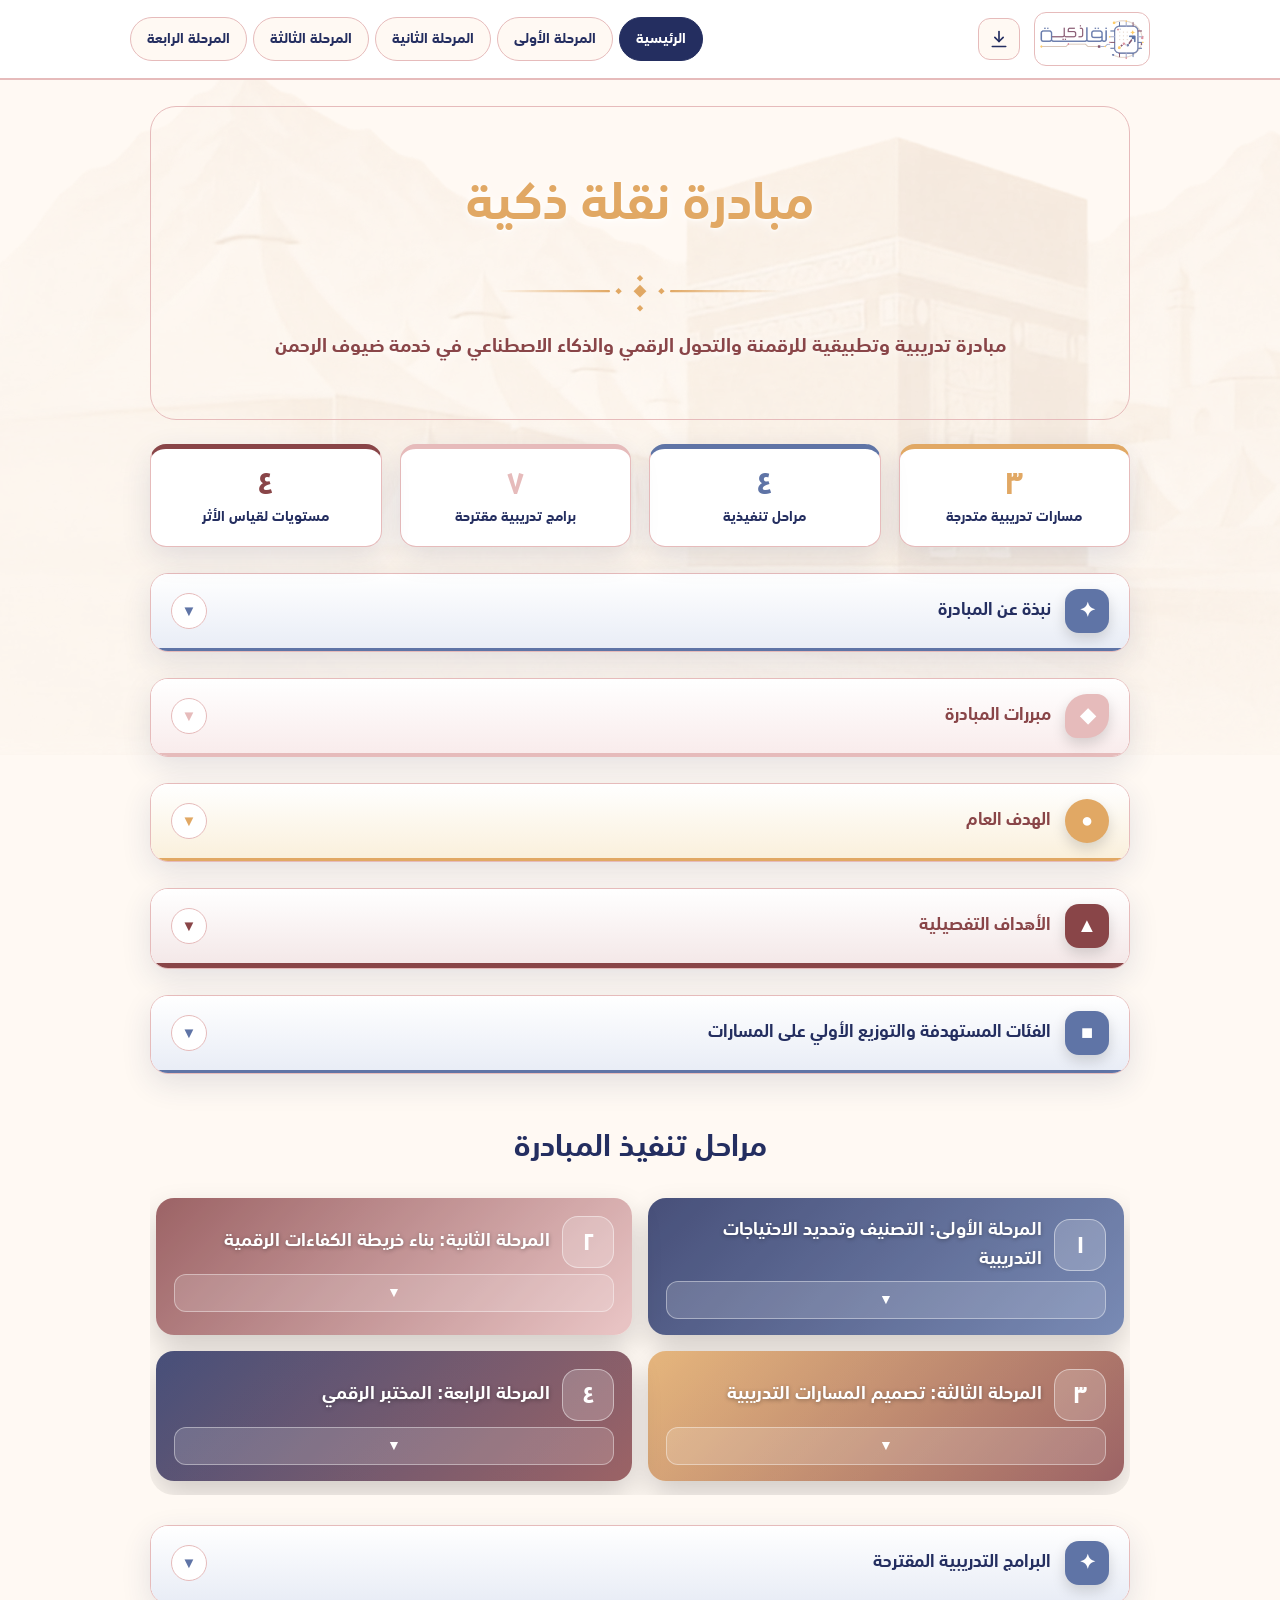
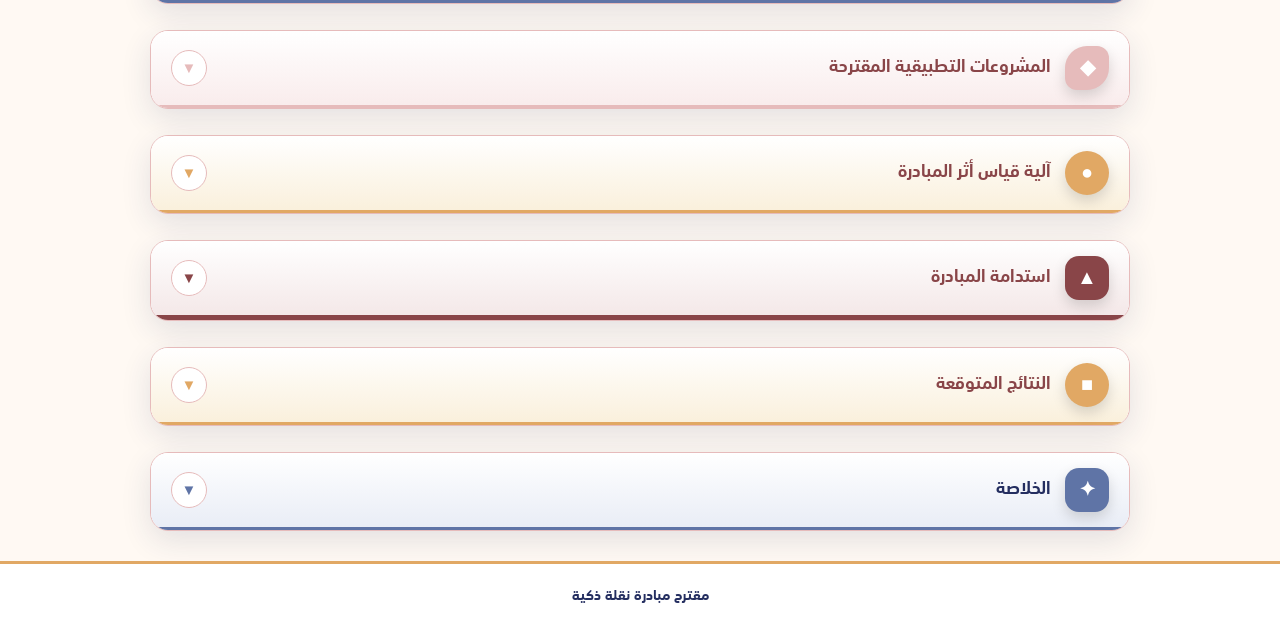
==== index.html @ dd1a260f "اكمال زخرفة SVG" ====
<!DOCTYPE html>
<html lang="ar" dir="rtl">
<head>
<meta charset="UTF-8">
<meta name="viewport" content="width=device-width, initial-scale=1.0">
<link rel="manifest" href="manifest.webmanifest">
<meta name="theme-color" content="#242E60">
<meta name="mobile-web-app-capable" content="yes">
<meta name="apple-mobile-web-app-capable" content="yes">
<meta name="apple-mobile-web-app-status-bar-style" content="black-translucent">
<link rel="apple-touch-icon" href="icons/apple-touch-icon.png">
<title>مبادرة نقلة ذكية</title>
<style>
@font-face{
  font-family:'SST Arabic';
  src: local('SST Arabic Light'), local('SST-Arabic-Light'), url("fonts/arfonts-sst-arabic-light.ttf") format("truetype");
  font-weight:300;
  font-display:swap;
}
@font-face{
  font-family:'SST Arabic';
  src: local('SST Arabic'), local('SST-Arabic'), local('SST Arabic Roman'), url("fonts/arfonts-sst-arabic-roman.ttf") format("truetype");
  font-weight:400;
  font-display:swap;
}
@font-face{
  font-family:'SST Arabic';
  src: local('SST Arabic Medium'), local('SST-Arabic-Medium'), url("fonts/arfonts-sst-arabic-medium.ttf") format("truetype");
  font-weight:500;
  font-display:swap;
}
@font-face{
  font-family:'SST Arabic';
  src: local('SST Arabic Bold'), local('SST-Arabic-Bold'), url("fonts/arfonts-sst-arabic-bold.ttf") format("truetype");
  font-weight:700;
  font-display:swap;
}
:root{
  --blue:#5F74A6;
  --navy:#242E60;
  --rose:#E6BBBB;
  --gold:#E1A864;
  --gold-2:#E1A864;
  --maroon:#894548;
  --bg:#FFF9F3;
  --card:#FFFFFF;
  --ink:#2f2a26;
  --border:#E6BBBB;
  --radius:18px;
  --shadow:0 10px 30px rgba(36,46,96,.12);
}
*{box-sizing:border-box}
html{scroll-behavior:smooth}
body{
  margin:0;
  font-family:'SST Arabic', Tahoma, Arial, sans-serif;
  background:var(--bg);
  color:var(--ink);
  line-height:2.05;
  font-size:17px;
}
body::before{
  content:"";
  position:fixed; inset:0; z-index:0;
  background:url("صورة الكعبة ومنى.png") center 30% / min(1400px, 110vw) no-repeat;
  opacity:.5;
  pointer-events:none;
}
header, main, footer{position:relative; z-index:1}
.container{max-width:1020px;margin:0 auto;padding:0 20px}
#progressBar{position:fixed;top:0;right:0;height:5px;width:0;z-index:200;background:linear-gradient(90deg,var(--blue),var(--rose),var(--gold-2))}
/* Header */
header{background:rgba(255,255,255,.96);border-bottom:2px solid var(--border);position:sticky;top:0;z-index:100;backdrop-filter:blur(10px)}
.nav{display:flex;align-items:center;gap:14px;padding:12px 0;flex-wrap:wrap}
.brand{display:flex;align-items:center;gap:12px}
.brand img{height:54px;width:auto;display:block;background:#fff;border-radius:12px;padding:4px;border:1px solid var(--border)}
.brand .t b{display:block;font-size:20px;font-weight:900;color:var(--navy);line-height:1.4}
.brand .t small{color:var(--maroon);font-size:13px;line-height:1.7;display:block}
nav.links{margin-right:auto;display:flex;flex-wrap:wrap;gap:6px;align-items:center}
nav.links a.tab{font-size:14px;font-weight:800;color:var(--navy);background:#FFF9F3;border:1px solid var(--border);padding:7px 16px;border-radius:999px;text-decoration:none;display:inline-flex;align-items:center;gap:4px}
nav.links a.tab:hover,nav.links a.tab.active{background:var(--navy);color:#fff;border-color:var(--navy)}
.drop{position:relative;display:flex}
.drop-menu{display:none;position:absolute;top:calc(100% + 8px);right:0;min-width:240px;background:#fff;border:1px solid var(--border);border-radius:12px;box-shadow:var(--shadow);padding:6px;z-index:200}
.drop-menu a{display:block;padding:9px 14px;border-radius:8px;font-size:14px;font-weight:800;color:var(--navy);text-decoration:none}
.drop-menu a:hover{background:#E9EDF6}
.drop-menu a.active{background:var(--navy);color:#fff}
.drop.open .drop-menu{display:block}
@media (hover:hover){
  .drop:hover .drop-menu{display:block}
}
.drop::after{content:"";position:absolute;top:100%;right:0;left:0;height:14px;display:none;z-index:199}
.drop:hover::after{display:block}

.menu-btn{display:none;margin-right:auto;background:var(--navy);color:#fff;border:0;border-radius:10px;width:42px;height:42px;font-size:19px;cursor:pointer}
.caret{display:none;background:#FFF9F3;border:1px solid var(--border);color:var(--navy);border-radius:50%;width:34px;height:34px;font-size:13px;cursor:pointer;place-items:center;align-self:center;flex:0 0 auto;padding:0;font-family:inherit}
.caret:hover{background:var(--navy);color:#fff;border-color:var(--navy)}
.drop.open .caret{transform:rotate(180deg);background:var(--navy);color:#fff;border-color:var(--navy)}
.install-btn{width:42px;height:42px;border-radius:12px;background:#FFF9F3;border:1px solid var(--border);color:var(--navy);cursor:pointer;display:none;place-items:center;flex:0 0 auto;padding:0}
.install-btn.show{display:grid}
.install-btn:hover{background:var(--navy);color:#fff;border-color:var(--navy)}
/* Hero إبداعي */
.hero{
  margin:26px 0 6px;border-radius:26px;overflow:hidden;position:relative;
  background:transparent;
  color:var(--navy);padding:48px 34px 52px;text-align:center;
  border:1px solid var(--border);
}

.hero h1{font-size:clamp(32px,4.5vw,50px);margin:0;color:var(--gold);font-weight:900;position:relative;z-index:1;text-shadow:0 2px 12px rgba(255,255,255,.95),0 1px 3px rgba(255,255,255,.9)}

.hero .rule{width:min(300px,72%);margin:16px auto;position:relative;z-index:1}
.hero .rule svg{display:block;width:100%;height:auto}
.hero .sub{font-size:clamp(15px,2vw,19px);color:var(--maroon);font-weight:700;max-width:800px;margin:0 auto;position:relative;z-index:1;text-shadow:0 1px 8px rgba(255,255,255,.95)}
section.block{margin:24px 0;scroll-margin-top:110px}
/* بطاقات أكورديون بثيمات متنوعة */
.acc{--ac:var(--blue);--acbg:#E9EDF6;--acdeep:#242E60;background:var(--card);border:1px solid var(--border);border-radius:var(--radius);box-shadow:var(--shadow);margin:26px 0;overflow:hidden}
.acc.theme-rose{--ac:var(--rose);--acbg:#F9ECEC;--acdeep:#894548}
.acc.theme-gold{--ac:var(--gold);--acbg:#FAF0DC;--acdeep:#894548}
.acc.theme-maroon{--ac:var(--maroon);--acbg:#F4E8E8;--acdeep:#894548}
.acc.theme-navy{--ac:var(--navy);--acbg:#E8EAF2;--acdeep:#242E60}
.acc.theme-blue{--ac:var(--blue);--acbg:#E9EDF6;--acdeep:#242E60}
.acc-btn-only{width:100%;display:flex;align-items:center;gap:14px;background:linear-gradient(180deg,#fff, var(--acbg));border:0;border-bottom:3px solid var(--ac);cursor:pointer;padding:15px 20px;font-family:inherit;font-size:17px;font-weight:900;color:var(--acdeep);text-align:right}
.acc-btn-only .ico{flex:0 0 44px;width:44px;height:44px;border-radius:14px;background:var(--ac);color:#fff;display:grid;place-items:center;font-size:20px;box-shadow:0 6px 14px rgba(0,0,0,.15)}
.acc.theme-gold .acc-btn-only .ico{border-radius:50%}
.acc.theme-rose .acc-btn-only .ico{border-radius:50% 12px 50% 12px}
.acc.theme-maroon .acc-btn-only{border-bottom-width:5px}
.acc.theme-navy .acc-btn-only{background:linear-gradient(135deg,var(--acdeep),var(--ac));color:#fff}
.acc.theme-navy .acc-btn-only .ico{background:rgba(255,255,255,.18)}
.acc-btn-only .chev{margin-right:auto;width:36px;height:36px;border-radius:50%;background:#fff;border:1px solid var(--border);display:grid;place-items:center;font-size:15px;color:var(--ac);transition:transform .3s;flex:0 0 auto}
.acc.theme-navy .acc-btn-only .chev{background:rgba(255,255,255,.15);border-color:rgba(255,255,255,.3);color:#fff}
.acc.open .acc-btn-only .chev{transform:rotate(180deg)}
.acc-panel{max-height:0;overflow:hidden;transition:max-height .38s ease}
.acc-body{padding:4px 22px 22px}
.acc-body p{margin:10px 0}
ul.clean{margin:10px 0;padding:0;list-style:none;display:grid;gap:9px}
ul.clean li{margin:0;background:#FFFFFF;border:1px solid var(--border);border-right:4px solid var(--ac);border-radius:10px;padding:9px 14px;font-size:15.5px}
ul.clean li::marker{content:""}
.acc.sub{box-shadow:none;margin:10px 0;border-radius:14px}
.acc.sub .acc-btn-only{font-size:15px;padding:12px 16px}
.tracks{display:grid;grid-template-columns:repeat(3,1fr);gap:12px;margin:12px 0}
.track{border:1px solid var(--border);border-radius:14px;overflow:hidden;background:#FFFFFF}
.track .th{padding:11px 12px;color:#fff;font-weight:900;font-size:15px;text-shadow:0 1px 3px rgba(0,0,0,.3)}
.track.t1 .th{background:linear-gradient(135deg,var(--blue),var(--navy))}
.track.t2 .th{background:linear-gradient(135deg,var(--maroon),var(--rose))}
.track.t3 .th{background:linear-gradient(135deg,var(--gold),var(--maroon))}
.track ul{margin:0;padding:10px 24px 14px 10px;font-size:14.5px;list-style:disc}
.track ul li{margin:4px 0}
.table-wrap{overflow-x:auto;border:1px solid var(--border);border-radius:12px;margin:12px 0}
table{width:100%;border-collapse:collapse;min-width:520px;font-size:15px}
thead th{background:var(--navy);color:#fff;padding:11px;font-weight:800}
tbody td{padding:10px 12px;border-top:1px solid var(--border);vertical-align:top}
tbody tr:nth-child(even){background:#FFF9F3}
.note{background:var(--acbg);border:1px solid var(--border);border-radius:12px;padding:12px 16px;font-size:15px;margin-top:12px}
/* شريط المراحل الأربع */
.phases-band{border-radius:24px;padding:14px 6px;margin:30px 0;position:relative;overflow:hidden;background:transparent;border:0;box-shadow:none}
.phases-band h2{margin:0 0 18px;font-size:clamp(22px,3vw,30px);color:var(--navy);font-weight:900;text-align:center}
.stats-row{display:grid;grid-template-columns:repeat(4,1fr);gap:18px;margin:24px 0 6px}
.stat-card{background:#FFFFFF;border:1px solid var(--border);border-radius:16px;padding:16px 10px;text-align:center;text-decoration:none;box-shadow:var(--shadow);border-top:5px solid;display:block;transition:transform .2s}
.stat-card:hover{transform:translateY(-3px)}
.stat-card .num{display:block;font-size:34px;font-weight:900;line-height:1.2}
.stat-card .lbl{display:block;font-size:13.5px;font-weight:800;color:var(--navy);line-height:1.8}
.s1{border-top-color:var(--blue)} .s1 .num{color:var(--blue)}
.s2{border-top-color:var(--rose)} .s2 .num{color:var(--rose)}
.s3{border-top-color:var(--gold)} .s3 .num{color:var(--gold)}
.s4{border-top-color:var(--maroon)} .s4 .num{color:var(--maroon)}
#m-stages,#m-programs,#m-groups,#m-measure{scroll-margin-top:120px}
.phase-grid{display:grid;grid-template-columns:repeat(2,1fr);gap:16px}
.phase-card{border-radius:18px;overflow:hidden;color:#fff;box-shadow:0 14px 30px rgba(0,0,0,.18);transition:transform .25s}
.phase-card:hover{transform:translateY(-4px)}
.phase-card.pc1{background:linear-gradient(rgba(255,255,255,.16),rgba(255,255,255,.16)),linear-gradient(135deg,#242E60,#5F74A6)}
.phase-card.pc2{background:linear-gradient(rgba(255,255,255,.16),rgba(255,255,255,.16)),linear-gradient(135deg,#894548,#E6BBBB)}
.phase-card.pc3{background:linear-gradient(rgba(255,255,255,.16),rgba(255,255,255,.16)),linear-gradient(135deg,#E1A864,#894548)}
.phase-card.pc4{background:linear-gradient(rgba(255,255,255,.16),rgba(255,255,255,.16)),linear-gradient(135deg,#242E60,#894548)}
.phase-top{display:flex;align-items:center;gap:12px;padding:18px 18px 6px}
.phase-num{flex:0 0 52px;width:52px;height:52px;border-radius:16px;background:rgba(255,255,255,.2);border:1px solid rgba(255,255,255,.45);display:grid;place-items:center;font-size:26px;font-weight:900}
.phase-top a{color:#fff;text-decoration:none;font-size:17.5px;font-weight:900;line-height:1.7;text-shadow:0 1px 4px rgba(0,0,0,.35)}
.phase-top a:hover{text-decoration:underline}
.phase-toggle{margin:0 18px 16px;width:calc(100% - 36px);background:rgba(255,255,255,.16);border:1px solid rgba(255,255,255,.4);color:#fff;border-radius:12px;padding:9px;font-family:inherit;font-size:14px;font-weight:800;cursor:pointer}
.phase-detail{max-height:0;overflow:hidden;transition:max-height .38s ease}
.phase-detail .in{padding:0 18px 18px;font-size:14.5px;line-height:2;text-shadow:0 1px 4px rgba(0,0,0,.35)}
.phase-detail ul{margin:8px 0;padding-right:20px}
.phase-card.open .phase-toggle{background:rgba(255,255,255,.3)}
footer{background:#FFFFFF;color:var(--navy);border-top:3px solid var(--gold);text-align:center;padding:18px;font-size:14px;margin-top:30px;font-weight:800}
#toTop{
  position:fixed;bottom:26px;left:26px;z-index:150;
  width:48px;height:48px;border:1px solid var(--border);border-radius:50%;background:rgba(255,255,255,.75);box-shadow:0 6px 18px rgba(36,46,96,.15);
  color:var(--navy);font-size:26px;font-weight:400;line-height:1;cursor:pointer;
  display:grid;place-items:center;
  opacity:0;visibility:hidden;transform:translateY(18px);transition:opacity .3s, transform .3s, visibility .3s;
}
#toTop.show{opacity:1;visibility:visible;transform:none}
#toTop:hover{transform:translateY(-3px);color:var(--maroon);background:rgba(255,255,255,.95)}
@media(max-width:860px){
  .tracks{grid-template-columns:1fr}
  .stats-row{grid-template-columns:repeat(2,1fr)}
  .phase-grid{grid-template-columns:1fr}
  nav.links{display:none;width:100%;flex-direction:column;align-items:stretch}
  nav.links.open{display:flex}
  .menu-btn{display:block}
  .caret{display:grid}
  .drop{flex-direction:row;align-items:center;gap:6px;flex-wrap:wrap}
  .drop .tab{flex:1}
  .drop .drop-menu{flex:0 0 100%}
  .drop .tab{padding-left:48px}
  .drop .caret{position:absolute;left:8px;top:50%;transform:translateY(-50%);margin:0}
  .drop.open .caret{transform:translateY(-50%) rotate(180deg)}
  .drop-menu{position:static;display:none;flex-direction:column;box-shadow:none;border:0;background:transparent;padding:4px 16px 0 0}
  .drop.open .drop-menu{display:flex}
  .hero{padding:44px 20px 48px}
}
@media print{
  header nav, #toTop, #progressBar,.phase-toggle{display:none !important}
  .acc-panel,.phase-detail{max-height:none !important}
}
</style>
</head>
<body>

<div id="progressBar"></div>

<header>
  <div class="container nav">
    <div class="brand">
      <img src="شعار نقلة ذكية.png" alt="شعار نقلة ذكية">
    </div>
    <button class="menu-btn" id="menuBtn" aria-label="القائمة">☰</button>
    <button class="install-btn" id="installBtn" title="تثبيت التطبيق" aria-label="تثبيت التطبيق"><svg width="20" height="20" viewBox="0 0 24 24" fill="none" stroke="currentColor" stroke-width="2" stroke-linecap="round" stroke-linejoin="round"><path d="M12 3v12"/><path d="M7 10l5 5 5-5"/><path d="M4 21h16"/></svg></button>
    <nav class="links" id="navLinks">
      <a class="tab active" href="index.html">الرئيسية</a>
      <div class="drop">
        <a class="tab" href="phase1.html">المرحلة الأولى</a><button class="caret" type="button" aria-label="القائمة الفرعية">▾</button>
        <div class="drop-menu">
          <a href="الملحق.html">ملحق تنفيذي للمرحلة الأولى</a>
          <a href="الحزمة التنفيذية.html">الحزمة التنفيذية</a>
        </div>
      </div>
      <a class="tab" href="phase2.html">المرحلة الثانية</a>
      <a class="tab" href="phase3.html">المرحلة الثالثة</a>
      <a class="tab" href="phase4.html">المرحلة الرابعة</a>
    </nav>
  </div>
</header>

<main class="container">

  <div class="hero">
    <h1>مبادرة نقلة ذكية</h1>
    <div class="rule" aria-hidden="true"><svg viewBox="0 0 280 36" xmlns="http://www.w3.org/2000/svg" aria-hidden="true"><defs><linearGradient id="rl" x1="0" y1="0" x2="1" y2="0"><stop offset="0" stop-color="#E1A864" stop-opacity="0"/><stop offset="1" stop-color="#E1A864"/></linearGradient><linearGradient id="rr" x1="0" y1="0" x2="1" y2="0"><stop offset="0" stop-color="#E1A864"/><stop offset="1" stop-color="#E1A864" stop-opacity="0"/></linearGradient></defs><rect x="8" y="15" width="104" height="2" rx="1" fill="url(#rl)"/><rect x="168" y="15" width="104" height="2" rx="1" fill="url(#rr)"/><g fill="#E1A864"><path d="M140 10 L146 16 L140 22 L134 16 Z"/><path d="M120 13 L123 16 L120 19 L117 16 Z"/><path d="M160 13 L163 16 L160 19 L157 16 Z"/><path d="M140 1 L143 4 L140 7 L137 4 Z"/><path d="M140 29 L143 32 L140 35 L137 32 Z"/></g></svg></div>
    <p class="sub">مبادرة تدريبية وتطبيقية للرقمنة والتحول الرقمي والذكاء الاصطناعي في خدمة ضيوف الرحمن</p>
  </div>

  <div class="stats-row">
    <a class="stat-card s3" href="#m-groups" data-open="m-groups"><span class="num">٣</span><span class="lbl">مسارات تدريبية متدرجة</span></a>
    <a class="stat-card s1" href="#m-stages" data-open=""><span class="num">٤</span><span class="lbl">مراحل تنفيذية</span></a>
    <a class="stat-card s2" href="#m-programs" data-open="m-programs"><span class="num">٧</span><span class="lbl">برامج تدريبية مقترحة</span></a>
    <a class="stat-card s4" href="#m-measure" data-open="m-measure"><span class="num">٤</span><span class="lbl">مستويات لقياس الأثر</span></a>
  </div>

  <section class="block" id="home">

    <div class="acc theme-blue">
      <button class="acc-btn-only" aria-expanded="false"><span class="ico">✦</span>نبذة عن المبادرة<span class="chev">▼</span></button>
      <div class="acc-panel"><div class="acc-body">
        <p>«نقلة ذكية» مبادرة تدريبية وتطبيقية تهدف إلى تمكين الفرق العاملة في خدمة ضيوف الرحمن من توظيف الأدوات الرقمية وتقنيات الذكاء الاصطناعي في تطوير أدائها الميداني والإداري.</p>
        <p>تنطلق المبادرة من تصنيف الفئات المستهدفة وتحديد احتياجاتها التدريبية ومستواها الرقمي الحالي وجاهزيتها للتعلم والتطبيق ثم بناء خريطة الكفاءات الرقمية وتصميم مسارات تدريبية متدرجة تتناسب مع طبيعة عمل كل فئة ومستواها وصولاً إلى المختبر الرقمي الذي تُطبَّق فيه المهارات المكتسبة على مهام واقعية من بيئة العمل لإنتاج حلول رقمية تسهم في تحسين تنفيذ المهام والإجراءات ورفع كفاءة الأداء وتعزيز التنسيق ودعم اتخاذ القرار والارتقاء بتجربة ضيف الرحمن.</p>
      </div></div>
    </div>

    <div class="acc theme-rose">
      <button class="acc-btn-only" aria-expanded="false"><span class="ico">◆</span>مبررات المبادرة<span class="chev">▼</span></button>
      <div class="acc-panel"><div class="acc-body">
        <p>تأتي المبادرة استجابة للحاجة إلى:</p>
        <ul class="clean">
          <li>مواكبة التوجهات الحديثة في الرقمنة والتحول الرقمي والذكاء الاصطناعي.</li>
          <li>تطوير المهارات الرقمية للعاملين في خدمة ضيوف الرحمن.</li>
          <li>ربط البرامج التدريبية بالاحتياجات الفعلية لكل فئة وظيفية.</li>
          <li>رفع كفاءة العمل الميداني والإداري وتحسين مستوى التنسيق بين الفرق.</li>
          <li>تقليل الإجراءات اليدوية وتكرار إدخال البيانات وتشتت المعلومات.</li>
          <li>دعم اتخاذ القرار من خلال البيانات والتقارير والمؤشرات.</li>
          <li>الانتقال من التدريب النظري إلى التطبيق العملي وإنتاج حلول رقمية قابلة للاستخدام.</li>
        </ul>
      </div></div>
    </div>

    <div class="acc theme-gold">
      <button class="acc-btn-only" aria-expanded="false"><span class="ico">●</span>الهدف العام<span class="chev">▼</span></button>
      <div class="acc-panel"><div class="acc-body">
        <p>بناء فرق عمل ممكنة رقمياً وقادرة على استخدام الأدوات الرقمية والذكاء الاصطناعي بصورة عملية ومسؤولة؛ بما يسهم في تطوير العمليات، ورفع كفاءة الأداء، وتحسين تجربة ضيف الرحمن.</p>
      </div></div>
    </div>

    <div class="acc theme-maroon">
      <button class="acc-btn-only" aria-expanded="false"><span class="ico">▲</span>الأهداف التفصيلية<span class="chev">▼</span></button>
      <div class="acc-panel"><div class="acc-body">
        <p>تهدف المبادرة إلى:</p>
        <ul class="clean">
          <li>تصنيف الفئات المستهدفة وتحديد احتياجاتها التدريبية في المهارات الرقمية.</li>
          <li>قياس المستوى الرقمي الحالي لدى الفئات المستهدفة، وجاهزيتها للتعلم والتطبيق.</li>
          <li>بناء خريطة للكفاءات الرقمية المطلوبة لكل فئة.</li>
          <li>تصميم مسارات تدريبية متدرجة وفق المستوى وطبيعة المهام.</li>
          <li>تنمية مهارات استخدام الأدوات الرقمية في العمل الميداني والإداري.</li>
          <li>تمكين الفئات المستهدفة من الاستخدام العملي والمسؤول للذكاء الاصطناعي.</li>
          <li>تعزيز توظيف البيانات والمؤشرات في متابعة الأداء واتخاذ القرار.</li>
          <li>تمكين الفئات المستهدفة من توظيف مهاراتها في تطوير حلول رقمية مبسطة لتحديات تشغيلية واقعية.</li>
          <li>قياس أثر التدريب على الأداء الفعلي، وليس الاكتفاء بقياس رضا المتدربات.</li>
          <li>دعم استدامة المعرفة الرقمية وانتقالها بين فرق العمل.</li>
        </ul>
      </div></div>
    </div>

    <div class="acc theme-blue" id="m-groups">
      <button class="acc-btn-only" aria-expanded="false"><span class="ico">■</span>الفئات المستهدفة والتوزيع الأولي على المسارات<span class="chev">▼</span></button>
      <div class="acc-panel"><div class="acc-body">
        <p>تُوزع الفئات مبدئياً على المسارات التدريبية الآتية استناداً إلى طبيعة مهامها ومستوى المسؤولية المتوقع على أن يُعتمد التصنيف النهائي بعد تطبيق أدوات المرحلة الأولى وتحليل نتائجها.</p>
        <div class="tracks">
          <div class="track t1"><div class="th">المسار التأسيسي إلى المتوسط</div>
            <ul><li>لجنة الإعاشة.</li><li>لجنة الأمن والسلامة.</li><li>لجنة الخدمات المساندة.</li></ul>
          </div>
          <div class="track t2"><div class="th">المسار المتوسط إلى المتقدم</div>
            <ul><li>اللجنة الثقافية.</li><li>لجنة الجودة.</li><li>لجنة خدمة العملاء.</li><li>لجنة الإعلام.</li></ul>
          </div>
          <div class="track t3"><div class="th">المسار المتقدم إلى الاحترافي</div>
            <ul><li>المديرات.</li><li>المشرفات.</li><li>الإداريات.</li><li>لجنة صناعة التجربة.</li></ul>
          </div>
        </div>
        <p>ويُراعى عند توزيع الفئات المستهدفة على المسارات:</p>
        <ul class="clean">
          <li>نوع الارتباط بالعمل: دائم، موسمي، دعم.</li>
          <li>طبيعة التواجد: ميداني، عن بُعد، مختلط.</li>
          <li>المستوى الرقمي الحالي.</li>
          <li>الجاهزية للتعلم والتطبيق.</li>
          <li>متطلبات وزارة الحج والعمرة.</li>
          <li>احتياجات الشركة (الحملة).</li>
          <li>طبيعة المهام والمسؤوليات الفعلية لكل فئة.</li>
        </ul>
        <div class="note">يُعد هذا التوزيع أولياً ولا يمثل تصنيفاً نهائياً إذ يُحدد المسار المناسب لكل مستفيدة بناءً على نتائج القياس القبلي وطبيعة مهامها الفعلية ومستوى جاهزيتها للتعلم والتطبيق.</div>
      </div></div>
    </div>

    <div class="phases-band" id="m-stages">
      <h2>مراحل تنفيذ المبادرة</h2>
      <div class="phase-grid">
        <div class="phase-card pc1">
          <div class="phase-top"><span class="phase-num">١</span><a href="phase1.html">المرحلة الأولى: التصنيف وتحديد الاحتياجات التدريبية</a></div>
          <button class="phase-toggle">▼</button>
          <div class="phase-detail"><div class="in">
            <p>تمثل هذه المرحلة نقطة الانطلاق في المبادرة، وتشمل:</p>
            <ul>
              <li>تصنيف الفئات والمستويات.</li>
              <li>تحديد الاحتياجات التدريبية لكل فئة.</li>
              <li>تنفيذ قياس قبلي مبسط للمهارات الرقمية.</li>
              <li>قياس مستوى الجاهزية للتعلم والتطبيق.</li>
              <li>حصر الأدوات الرقمية المستخدمة حالياً.</li>
              <li>رصد أبرز التحديات المرتبطة بتنفيذ مهام كل فريق بما في ذلك التحديات المتعلقة باستخدام الأدوات الرقمية.</li>
              <li>تحديد الفجوة المهارية الرقمية بين المستوى الحالي والمستوى المطلوب.</li>
            </ul>
            <p>مخرجات المرحلة:</p>
            <ul>
              <li>تصنيف المستفيدات حسب المستوى والاحتياج.</li>
              <li>بطاقات تصنيف واحتياج المتدربات.</li>
              <li>بطاقات الاحتياج الرقمي للفئات.</li>
              <li>مصفوفة الاحتياجات التدريبية.</li>
              <li>مصفوفة متطلبات وزارة الحج والعمرة والمهام.</li>
              <li>تقرير نتائج المرحلة الأولى، متضمناً خلاصة النتائج والتوصيات التي سُتبنى عليها المرحلة الثانية.</li>
            </ul>
          </div></div>
        </div>
        <div class="phase-card pc2">
          <div class="phase-top"><span class="phase-num">٢</span><a href="phase2.html">المرحلة الثانية: بناء خريطة الكفاءات الرقمية</a></div>
          <button class="phase-toggle">▼</button>
          <div class="phase-detail"><div class="in">
            <p>يتم في هذه المرحلة في ضوء نتائج المرحلة الأولى تحديد الكفاءات الرقمية المطلوبة لكل فئة، ومن أبرزها:</p>
            <ul>
              <li>المهارات الرقمية الأساسية: إدارة الملفات، البريد الإلكتروني، الاجتماعات، النماذج الرقمية.</li>
              <li>التعاون والتنسيق: مشاركة الملفات، توزيع المهام، متابعة الإنجاز والتواصل بين الفرق.</li>
              <li>إدارة البيانات: جمع البيانات، تنظيمها، تحليلها، عرضها.</li>
              <li>الذكاء الاصطناعي: كتابة الأوامر، إعداد المحتوى، التلخيص، التحليل واقتراح الحلول.</li>
              <li>خدمة ضيف الرحمن: سرعة الاستجابة، إدارة الطلبات، توحيد المعلومات والردود.</li>
              <li>حماية البيانات الشخصية: حماية الحسابات والبيانات والاستخدام المسؤول للأدوات والالتزام بنظام الأمن والخصوصية.</li>
            </ul>
            <p>مخرج المرحلة: خريطة للكفاءات الرقمية تُعرض في صورة مصفوفة تربط بين كل فئة وظيفية، والكفاءات الرقمية المطلوبة منها، ومستوى الإتقان المستهدف.</p>
          </div></div>
        </div>
        <div class="phase-card pc3">
          <div class="phase-top"><span class="phase-num">٣</span><a href="phase3.html">المرحلة الثالثة: تصميم المسارات التدريبية</a></div>
          <button class="phase-toggle">▼</button>
          <div class="phase-detail"><div class="in">
            <p>لا يحصل الجميع على التدريب نفسه، بل يُبنى لكل مستوى مسار مناسب، ويتم تصميم التدريب وفق احتياجات كل مستوى على النحو الآتي:</p>
            <ul>
              <li>المسار التأسيسي إلى المتوسط: المفاهيم الرقمية الأساسية. استخدام الأدوات الضرورية للعمل. تعبئة النماذج الرقمية ومشاركة المعلومات. التواصل والتنسيق الرقمي. حماية الحسابات والبيانات. الاستخدام المبسط للذكاء الاصطناعي في المهام اليومية.</li>
              <li>المسار المتوسط إلى المتقدم: إدارة المحتوى والبيانات. تحليل الملاحظات والشكاوى. إعداد التقارير ولوحات المتابعة. تطوير رحلة المستفيد وتحسين تجربة ضيف الرحمن. متابعة مؤشرات الأداء وتحليل النتائج. استخدام الذكاء الاصطناعي في التواصل والمحتوى والجودة.</li>
              <li>المسار المتقدم إلى الاحترافي: قيادة التحول الرقمي. اتخاذ القرار المبني على البيانات. إعادة تصميم الإجراءات والعمليات. تحديد فرص الرقمنة والأتمتة. إدارة التغيير ومواجهة مقاومته. حوكمة استخدام الذكاء الاصطناعي. قياس أثر الحلول الرقمية على الأداء والتجربة.</li>
            </ul>
          </div></div>
        </div>
        <div class="phase-card pc4">
          <div class="phase-top"><span class="phase-num">٤</span><a href="phase4.html">المرحلة الرابعة: المختبر الرقمي</a></div>
          <button class="phase-toggle">▼</button>
          <div class="phase-detail"><div class="in">
            <p>تمثل هذه المرحلة الجانب التطبيقي من المبادرة وتهدف إلى توظيف المهارات المكتسبة خلال التدريب في معالجة تحديات فعلية من بيئة العمل وتحويلها إلى حلول رقمية مبسطة قابلة للتجربة والتطبيق وتشمل:</p>
            <ul>
              <li>اختيار تحدٍّ واقعي مرتبط بمهام الفئة أو فريق العمل.</li>
              <li>تحليل الإجراء الحالي وتحديد جوانب القصور وفرص التحسين.</li>
              <li>تصميم حل رقمي مبسط باستخدام المهارات والأدوات المكتسبة.</li>
              <li>تجربة الحل على نطاق محدود.</li>
              <li>قياس نتائج التطبيق ومدى مساهمته في تحسين الأداء.</li>
              <li>تحسين الحل أو التوصية باعتماده وفق النتائج.</li>
            </ul>
            <p>مخرجات المرحلة: حلول أو تطبيقات رقمية مبسطة مرتبطة باحتياجات العمل. نتائج موثقة للتجربة والتحسينات المحققة. توصيات بتطبيق الحلول الناجحة وتطويرها.</p>
          </div></div>
        </div>
      </div>
    </div>

    <div class="acc theme-blue" id="m-programs">
      <button class="acc-btn-only" aria-expanded="false"><span class="ico">✦</span>البرامج التدريبية المقترحة<span class="chev">▼</span></button>
      <div class="acc-panel"><div class="acc-body">
        <p>تمثل البرامج الآتية تصوراً تدريبياً أولياً وتُحدد موضوعاتها ومستوياتها وفئاتها المستهدفة بصورة نهائية في ضوء نتائج المرحلتين الأولى والثانية.</p>
        <div class="acc sub theme-blue">
          <button class="acc-btn-only" aria-expanded="false">البرنامج الأول: الأساس الرقمي<span class="chev">▼</span></button>
          <div class="acc-panel"><div class="acc-body">
            <p>يهدف إلى بناء فهم مشترك للمفاهيم والمهارات الرقمية الأساسية في بيئة العمل، ويتناول:</p>
            <ul class="clean">
              <li>الفرق بين التقنية والرقمنة والأتمتة والتحول الرقمي.</li>
              <li>مفهوم الذكاء الاصطناعي واستخداماته.</li>
              <li>الفرق بين الموقع والمنصة والنظام والتطبيق والأداة.</li>
              <li>المهارات الأساسية للتعامل مع الملفات والاجتماعات والنماذج الرقمية.</li>
              <li>الأمن الرقمي وحماية البيانات.</li>
            </ul>
          </div></div>
        </div>
        <div class="acc sub theme-rose">
          <button class="acc-btn-only" aria-expanded="false">البرنامج الثاني: التحول الرقمي في خدمة ضيف الرحمن<span class="chev">▼</span></button>
          <div class="acc-panel"><div class="acc-body">
            <p>العنوان الفرعي: توظيف الأدوات الرقمية لرفع كفاءة العمل الميداني والإداري.</p>
            <p>يركز البرنامج على ربط مفاهيم التحول الرقمي بواقع العمل في خدمة ضيوف الرحمن، وتحديد الإجراءات التي يمكن تطويرها رقمياً لتحسين الأداء والتواصل والتنسيق.</p>
          </div></div>
        </div>
        <div class="acc sub theme-gold">
          <button class="acc-btn-only" aria-expanded="false">البرنامج الثالث: التطبيقات الرقمية الذكية في لجان خدمة ضيف الرحمن<span class="chev">▼</span></button>
          <div class="acc-panel"><div class="acc-body">
            <p>العنوان الفرعي: أدوات عملية لتحسين الأداء والتنسيق واتخاذ القرار.</p>
            <p>يتضمن تدريباً عملياً على الأدوات الرقمية المناسبة لمهام اللجان، مثل:</p>
            <ul class="clean">
              <li>النماذج الرقمية.</li>
              <li>تنظيم الملفات ومشاركتها.</li>
              <li>متابعة المهام والإنجاز.</li>
              <li>إدارة البلاغات والطلبات.</li>
              <li>إعداد التقارير.</li>
              <li>بناء لوحات المتابعة والمؤشرات.</li>
            </ul>
          </div></div>
        </div>
        <div class="acc sub theme-maroon">
          <button class="acc-btn-only" aria-expanded="false">البرنامج الرابع: الذكاء الاصطناعي في العمل<span class="chev">▼</span></button>
          <div class="acc-panel"><div class="acc-body">
            <p>يركز على الاستخدام العملي والمسؤول للذكاء الاصطناعي في:</p>
            <ul class="clean">
              <li>إعداد الرسائل والتقارير.</li>
              <li>تلخيص الاجتماعات والمستندات.</li>
              <li>صناعة المحتوى الثقافي والإرشادي.</li>
              <li>إعداد الأسئلة والاستبانات.</li>
              <li>تحليل الملاحظات والشكاوى.</li>
              <li>اقتراح الحلول وخطط العمل.</li>
              <li>صياغة الردود والأسئلة المتكررة.</li>
              <li>التحقق من صحة المخرجات.</li>
              <li>المحافظة على سرية البيانات وخصوصيتها.</li>
            </ul>
          </div></div>
        </div>
        <div class="acc sub theme-gold">
          <button class="acc-btn-only" aria-expanded="false">البرنامج الخامس: البيانات تصنع القرار<span class="chev">▼</span></button>
          <div class="acc-panel"><div class="acc-body">
            <p>يهدف إلى تمكين المتدربات من جمع البيانات وتنظيمها وتحويلها إلى معلومات ومؤشرات تدعم القرار، ويتضمن:</p>
            <ul class="clean">
              <li>جودة البيانات.</li>
              <li>تصميم النماذج الرقمية.</li>
              <li>تنظيم البيانات وتصنيفها.</li>
              <li>إعداد مؤشرات الأداء.</li>
              <li>بناء التقارير ولوحات المتابعة.</li>
              <li>قراءة النتائج والاستفادة منها في اتخاذ القرار.</li>
            </ul>
          </div></div>
        </div>
        <div class="acc sub theme-blue">
          <button class="acc-btn-only" aria-expanded="false">البرنامج السادس: المختبر الرقمي<span class="chev">▼</span></button>
          <div class="acc-panel"><div class="acc-body">
            <p>يمثل الجانب التدريبي التطبيقي للمرحلة الرابعة من المبادرة - مرحلة المختبر الرقمي - ويهدف إلى توظيف المهارات المكتسبة في تحويل تحديات العمل الفعلية إلى حلول رقمية قابلة للتجربة والتنفيذ ونقل أثر التدريب من التعلم النظري إلى الإنجاز العملي.</p>
            <p>تختار كل فئة تحدياً حقيقياً من بيئة عملها، ثم تعمل على:</p>
            <ul class="clean">
              <li>تحديد التحدي.</li>
              <li>تحليل الإجراء الحالي.</li>
              <li>اكتشاف جوانب القصور أو الهدر.</li>
              <li>تصميم حل رقمي مبسط.</li>
              <li>تجربة الحل على نطاق محدود.</li>
              <li>قياس النتيجة.</li>
              <li>تحسين الحل أو اعتماده.</li>
            </ul>
          </div></div>
        </div>
        <div class="acc sub theme-rose">
          <button class="acc-btn-only" aria-expanded="false">البرنامج السابع: سفراء نقلة<span class="chev">▼</span></button>
          <div class="acc-panel"><div class="acc-body">
            <p>يهدف إلى إعداد مجموعة من المتدربات من مختلف الفرق ليكن داعمات للتطبيق الرقمي ونقل المعرفة داخل فرقهن ويتولين:</p>
            <ul class="clean">
              <li>مساندة الزميلات في استخدام الأدوات.</li>
              <li>نقل المعرفة والممارسات الناجحة.</li>
              <li>رصد التحديات الرقمية.</li>
              <li>متابعة تطبيق الحلول.</li>
              <li>اقتراح فرص جديدة للتحسين.</li>
              <li>المساهمة في استدامة المبادرة.</li>
            </ul>
          </div></div>
        </div>
      </div></div>
    </div>

    <div class="acc theme-rose">
      <button class="acc-btn-only" aria-expanded="false"><span class="ico">◆</span>المشروعات التطبيقية المقترحة<span class="chev">▼</span></button>
      <div class="acc-panel"><div class="acc-body">
        <p>في إطار المرحلة الرابعة «المختبر الرقمي» وهي المرحلة التطبيقية والتي تُعد من أهم مراحل المبادرة إذ تأتي بعد استكمال كل فئة لمسارها التدريبي المناسب حيث تقدم فيه كل فئة أو مجموعة من الفئات ذات المهام المتقاربة تحدياً حقيقياً من بيئة العمل لتطبيق المهارات المكتسبة عليه ومن أمثلة هذه التحديات:</p>
        <ul class="clean">
          <li>تأخر وصول البلاغات إلى الجهة المعنية.</li>
          <li>تكرار إدخال البيانات في أكثر من ملف.</li>
          <li>صعوبة متابعة تنفيذ المهام ونسب الإنجاز.</li>
          <li>عدم توحيد الردود المقدمة للحجاج.</li>
          <li>بطء إعداد التقارير الدورية.</li>
          <li>تشتت الملفات والمعلومات.</li>
          <li>صعوبة قياس رضا المستفيدين.</li>
          <li>تكرار الأسئلة أو الملاحظات.</li>
        </ul>
        <p>ثم تعمل المتدربات بالاستفادة من المعارف والمهارات المكتسبة خلال التدريب، على تحليل التحدي وتصميم حل رقمي مبسط وقابل للتطبيق. ويمكن أن تتمثل مخرجات «المختبر الرقمي» في تصميم أو تطوير ما يلي:</p>
        <ul class="clean">
          <li>نموذج رقمي موحد لاستقبال الطلبات أو البلاغات.</li>
          <li>لوحة لمتابعة المهام ونسب الإنجاز.</li>
          <li>قاعدة معرفة للأسئلة المتكررة.</li>
          <li>آلية لتصنيف الملاحظات والشكاوى.</li>
          <li>دليل رقمي تفاعلي لخدمة ضيف الرحمن.</li>
          <li>لوحة مؤشرات لمتابعة الجودة.</li>
          <li>مساعد ذكي لصياغة الردود والرسائل.</li>
          <li>نموذج رقمي لقياس رضا المستفيدين.</li>
          <li>آلية مبسطة لإعداد التقارير الدورية أو الإشعارات.</li>
          <li>مكتبة رقمية موحدة للأدلة والنماذج والإجراءات.</li>
        </ul>
        <div class="note">ويُعد إنجاز مهمة تطبيقية أو تطوير حل أو تحسين رقمي بما يتناسب مع مستوى المسار وطبيعة مهام الفئة أحد متطلبات اجتياز المبادرة إلى جانب استكمال متطلبات المسار التدريبي.</div>
      </div></div>
    </div>

    <div class="acc theme-gold" id="m-measure">
      <button class="acc-btn-only" aria-expanded="false"><span class="ico">●</span>آلية قياس أثر المبادرة<span class="chev">▼</span></button>
      <div class="acc-panel"><div class="acc-body">
        <p>يتم قياس أثر المبادرة من خلال أربعة مستويات:</p>
        <div class="table-wrap"><table>
          <thead><tr><th>مستوى القياس</th><th>ما يتم قياسه</th></tr></thead>
          <tbody>
            <tr><td>التعلم</td><td>الفرق بين نتائج القياس القبلي والبعدي</td></tr>
            <tr><td>التطبيق</td><td>مدى استخدام المهارات والأدوات الرقمية في العمل</td></tr>
            <tr><td>الأداء</td><td>الوقت، الدقة، سرعة الاستجابة، جودة التنسيق وتقليل الأخطاء</td></tr>
            <tr><td>الأثر</td><td>تحسين تجربة ضيف الرحمن وكفاءة العمليات</td></tr>
          </tbody>
        </table></div>
        <p>مؤشرات الأداء المقترحة:</p>
        <ul class="clean">
          <li>نسبة الفئات التي تم تصنيف احتياجاتها الرقمية.</li>
          <li>نسبة المستفيدات اللاتي أتممن المسارات التدريبية.</li>
          <li>نسبة التحسن بين القياس القبلي والبعدي.</li>
          <li>نسبة المتدربات اللاتي طبقن مهارة رقمية في العمل.</li>
          <li>عدد الإجراءات التي تمت رقمنتها أو تحسينها.</li>
          <li>عدد الحلول والمشروعات الرقمية المنفذة.</li>
          <li>نسبة انخفاض الوقت المستغرق في تنفيذ المهام.</li>
          <li>نسبة انخفاض الأخطاء أو ازدواجية البيانات.</li>
          <li>مستوى التحسن في سرعة الاستجابة.</li>
          <li>مستوى رضا الفرق الداخلية وضيوف الرحمن.</li>
          <li>نسبة استمرار استخدام الحلول بعد انتهاء التدريب.</li>
        </ul>
        <div class="note">تُحدد القيم المستهدفة للمؤشرات وآليات احتسابها ومصادر بياناتها ودورية قياسها بعد استكمال المرحلة الأولى واعتماد خط الأساس.</div>
      </div></div>
    </div>

    <div class="acc theme-maroon">
      <button class="acc-btn-only" aria-expanded="false"><span class="ico">▲</span>استدامة المبادرة<span class="chev">▼</span></button>
      <div class="acc-panel"><div class="acc-body">
        <p>لضمان استمرار أثر المبادرة، يقترح تنفيذ ما يلي:</p>
        <ul class="clean">
          <li>إنشاء مكتبة رقمية للأدلة والشروحات والنماذج.</li>
          <li>إعداد سفراء للمبادرة من مختلف فرق العمل.</li>
          <li>عقد لقاءات متابعة دورية للفرق الدائمة.</li>
          <li>تقديم تهيئة رقمية مكثفة للفرق الموسمية قبل بداية الموسم.</li>
          <li>إعداد مواد تعليمية قصيرة ومركزة لفرق الدعم.</li>
          <li>توثيق الحلول الرقمية الناجحة وإعادة استخدامها وتطويرها.</li>
          <li>تحديث الاحتياجات التدريبية والرقمية بصورة دورية.</li>
          <li>تكريم أفضل تطبيق أو مشروع رقمي.</li>
          <li>متابعة استمرارية استخدام الحلول وقياس أثرها بعد التنفيذ.</li>
        </ul>
      </div></div>
    </div>

    <div class="acc theme-gold">
      <button class="acc-btn-only" aria-expanded="false"><span class="ico">■</span>النتائج المتوقعة<span class="chev">▼</span></button>
      <div class="acc-panel"><div class="acc-body">
        <p>يتوقع أن تسهم المبادرة في:</p>
        <ul class="clean">
          <li>رفع مستوى الجاهزية والكفاءة الرقمية لدى فرق العمل.</li>
          <li>تحسين التنسيق وتبادل المعلومات بين اللجان.</li>
          <li>تقليل الاعتماد على الإجراءات اليدوية.</li>
          <li>تسريع إنجاز المهام وإعداد التقارير.</li>
          <li>تحسين جودة البيانات ودقتها.</li>
          <li>تعزيز اتخاذ القرار المبني على المعلومات والمؤشرات.</li>
          <li>تمكين الفرق من الاستخدام المسؤول والفعال للذكاء الاصطناعي.</li>
          <li>إنتاج حلول رقمية مرتبطة بتحديات العمل الفعلية.</li>
          <li>تحسين جودة الخدمات المقدمة لضيوف الرحمن.</li>
          <li>بناء ثقافة مؤسسية داعمة للتطوير والابتكار والتحول الرقمي.</li>
        </ul>
      </div></div>
    </div>

    <div class="acc theme-blue">
      <button class="acc-btn-only" aria-expanded="false"><span class="ico">✦</span>الخلاصة<span class="chev">▼</span></button>
      <div class="acc-panel"><div class="acc-body">
        <p>تمثل مبادرة «نقلة ذكية» رحلة متكاملة تبدأ بتصنيف الفئات وتحديد احتياجاتها التدريبية في المهارات الرقمية، ثم بناء خريطة الكفاءات الرقمية وتصميم المسارات التدريبية المناسبة، وتقديم برامج متدرجة في الرقمنة والتحول الرقمي والذكاء الاصطناعي، وصولاً إلى المرحلة الرابعة «المختبر الرقمي»، التي تُطبَّق فيها المهارات المكتسبة على مهام وتحديات واقعية من بيئة العمل، ويُقاس أثرها على الأداء.</p>
        <p>وبذلك لا تقتصر المبادرة على تقديم المعرفة أو إصدار شهادات الحضور، بل تركز على إحداث تغيير فعلي ومستدام في أساليب العمل، بما يسهم في رفع كفاءة الفرق وتحسين تجربة ضيف الرحمن.</p>
      </div></div>
    </div>

  </section>

</main>

<footer>مقترح مبادرة نقلة ذكية</footer>

<button id="toTop" title="العودة إلى الأعلى" aria-label="العودة إلى الأعلى">↑</button>

<script>
function findPanel(box, cls){
  for(var i=0;i<box.children.length;i++){
    var c = box.children[i];
    if(c.classList && c.classList.contains(cls)){ return c; }
  }
  return null;
}
function refreshOpen(){
  var boxes = document.querySelectorAll('.acc.open, .phase-card.open');
  for(var i=0;i<boxes.length;i++){
    var box = boxes[i];
    var p = box.classList.contains('acc') ? findPanel(box,'acc-panel') : box.querySelector('.phase-detail');
    if(p){ p.style.maxHeight = p.scrollHeight + 'px'; }
  }
}
var accBtns = document.querySelectorAll('.acc-btn-only');
for(var i=0;i<accBtns.length;i++){
  accBtns[i].addEventListener('click', function(){
    var box = this.parentElement;
    while(box && !(box.classList && box.classList.contains('acc'))){ box = box.parentElement; }
    if(!box){ return; }
    box.classList.toggle('open');
    this.setAttribute('aria-expanded', box.classList.contains('open') ? 'true' : 'false');
    var p = findPanel(box,'acc-panel');
    if(p){ p.style.maxHeight = box.classList.contains('open') ? p.scrollHeight + 'px' : '0px'; }
  });
}
var toggles = document.querySelectorAll('.phase-toggle');
for(var j=0;j<toggles.length;j++){
  toggles[j].addEventListener('click', function(){
    var card = this.parentElement;
    card.classList.toggle('open');
    var d = card.querySelector('.phase-detail');
    if(d){ d.style.maxHeight = card.classList.contains('open') ? d.scrollHeight + 'px' : '0px'; }
  });
}
window.addEventListener('resize', refreshOpen);
var statCards = document.querySelectorAll('.stat-card');
for(var k=0;k<statCards.length;k++){
  statCards[k].addEventListener('click', function(ev){
    var target = document.querySelector(this.getAttribute('href'));
    var id = this.getAttribute('data-open');
    if(id){
      var acc = document.getElementById(id);
      if(acc && !acc.classList.contains('open')){
        var ch = acc.children;
        for(var m=0;m<ch.length;m++){
          if(ch[m].classList && ch[m].classList.contains('acc-btn-only')){ ch[m].click(); break; }
        }
      }
    }
    if(target){ ev.preventDefault(); setTimeout(function(){ target.scrollIntoView({behavior:'smooth',block:'start'}); },80); }
  });
}
var toTop = document.getElementById('toTop');
var progress = document.getElementById('progressBar');
window.addEventListener('scroll', function(){
  var y = window.scrollY || document.documentElement.scrollTop;
  if (y > 400) { toTop.classList.add('show'); } else { toTop.classList.remove('show'); }
  var h = document.documentElement.scrollHeight - window.innerHeight;
  progress.style.width = (h > 0 ? (y / h) * 100 : 0) + '%';
}, {passive:true});
toTop.addEventListener('click', function(){ window.scrollTo({top:0, behavior:'smooth'}); });
var menuBtn = document.getElementById('menuBtn');
var navLinks = document.getElementById('navLinks');
menuBtn.addEventListener('click', function(){ navLinks.classList.toggle('open'); });
var carets = document.querySelectorAll('.drop .caret');
for(var ci=0;ci<carets.length;ci++){
  carets[ci].addEventListener('click', function(ev){
    ev.stopPropagation();
    this.parentElement.classList.toggle('open');
  });
}
document.addEventListener('click', function(){
  var drops = document.querySelectorAll('.drop.open');
  for(var di=0;di<drops.length;di++){ drops[di].classList.remove('open'); }
});

</script>
<script>
if('serviceWorker' in navigator && location.protocol.indexOf('http') === 0 && window.self === window.top){
  window.addEventListener('load', function(){ navigator.serviceWorker.register('sw.js'); });
}
</script>
<script src="install.js" defer></script>
</body>
</html>
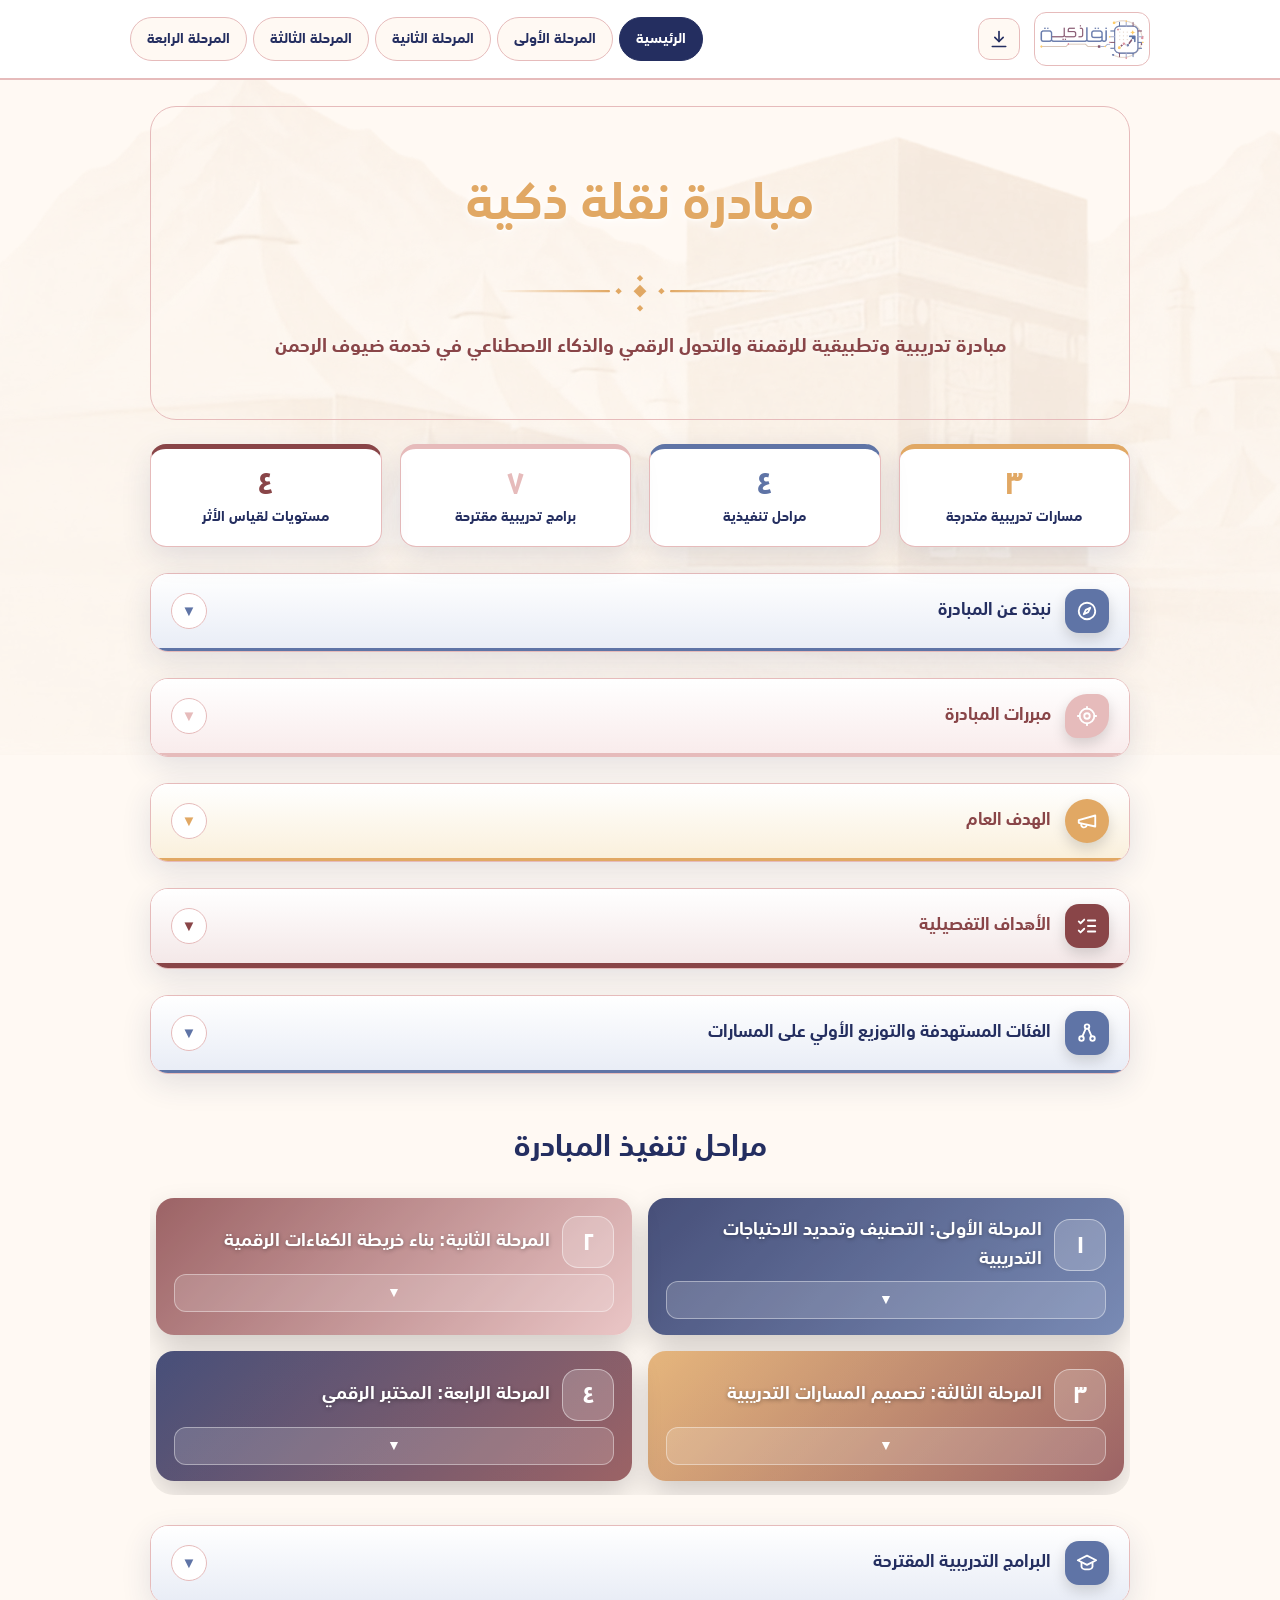
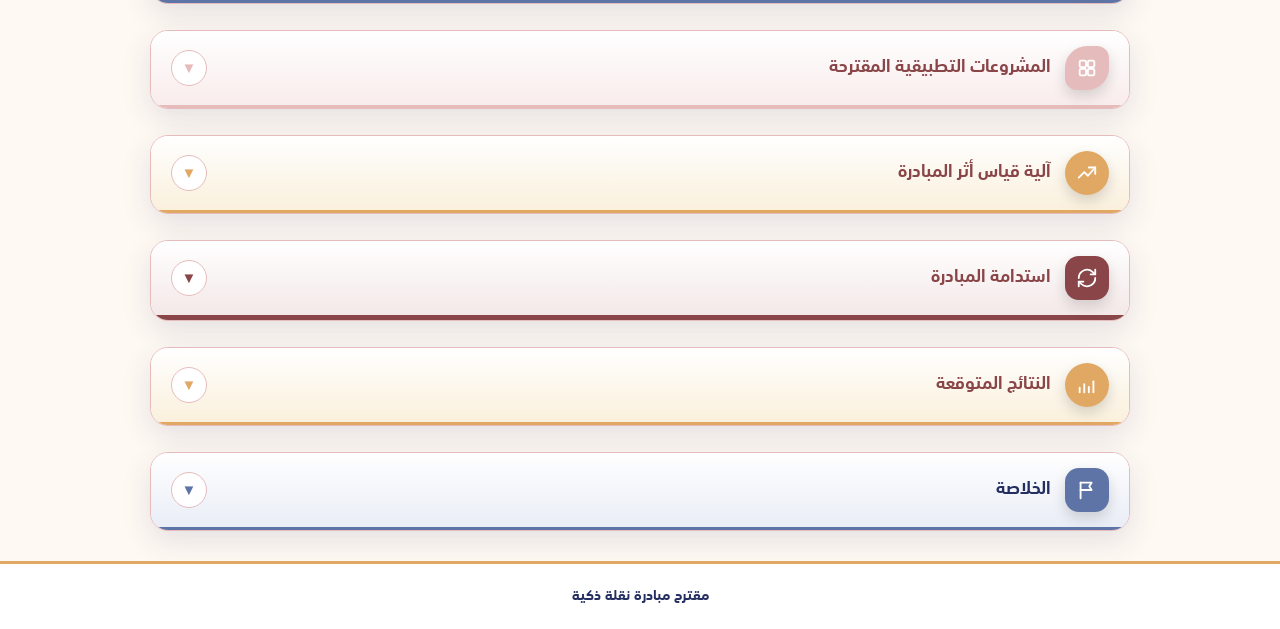
==== commit 92879963: "ايقونات SVG للأقسام" ====
--- a/index.html
+++ b/index.html
@@ -121,6 +121,7 @@
 .acc.theme-blue{--ac:var(--blue);--acbg:#E9EDF6;--acdeep:#242E60}
 .acc-btn-only{width:100%;display:flex;align-items:center;gap:14px;background:linear-gradient(180deg,#fff, var(--acbg));border:0;border-bottom:3px solid var(--ac);cursor:pointer;padding:15px 20px;font-family:inherit;font-size:17px;font-weight:900;color:var(--acdeep);text-align:right}
 .acc-btn-only .ico{flex:0 0 44px;width:44px;height:44px;border-radius:14px;background:var(--ac);color:#fff;display:grid;place-items:center;font-size:20px;box-shadow:0 6px 14px rgba(0,0,0,.15)}
+.acc-btn-only .ico svg{width:22px;height:22px;stroke:currentColor;fill:none;stroke-width:2;stroke-linecap:round;stroke-linejoin:round}
 .acc.theme-gold .acc-btn-only .ico{border-radius:50%}
 .acc.theme-rose .acc-btn-only .ico{border-radius:50% 12px 50% 12px}
 .acc.theme-maroon .acc-btn-only{border-bottom-width:5px}
@@ -259,7 +260,7 @@
   <section class="block" id="home">
 
     <div class="acc theme-blue">
-      <button class="acc-btn-only" aria-expanded="false"><span class="ico">✦</span>نبذة عن المبادرة<span class="chev">▼</span></button>
+      <button class="acc-btn-only" aria-expanded="false"><span class="ico"><svg viewBox="0 0 24 24" aria-hidden="true"><circle cx="12" cy="12" r="9"/><path d="M15.5 8.5l-2.2 4.8-4.8 2.2 2.2-4.8z"/></svg></span>نبذة عن المبادرة<span class="chev">▼</span></button>
       <div class="acc-panel"><div class="acc-body">
         <p>«نقلة ذكية» مبادرة تدريبية وتطبيقية تهدف إلى تمكين الفرق العاملة في خدمة ضيوف الرحمن من توظيف الأدوات الرقمية وتقنيات الذكاء الاصطناعي في تطوير أدائها الميداني والإداري.</p>
         <p>تنطلق المبادرة من تصنيف الفئات المستهدفة وتحديد احتياجاتها التدريبية ومستواها الرقمي الحالي وجاهزيتها للتعلم والتطبيق ثم بناء خريطة الكفاءات الرقمية وتصميم مسارات تدريبية متدرجة تتناسب مع طبيعة عمل كل فئة ومستواها وصولاً إلى المختبر الرقمي الذي تُطبَّق فيه المهارات المكتسبة على مهام واقعية من بيئة العمل لإنتاج حلول رقمية تسهم في تحسين تنفيذ المهام والإجراءات ورفع كفاءة الأداء وتعزيز التنسيق ودعم اتخاذ القرار والارتقاء بتجربة ضيف الرحمن.</p>
@@ -267,7 +268,7 @@
     </div>
 
     <div class="acc theme-rose">
-      <button class="acc-btn-only" aria-expanded="false"><span class="ico">◆</span>مبررات المبادرة<span class="chev">▼</span></button>
+      <button class="acc-btn-only" aria-expanded="false"><span class="ico"><svg viewBox="0 0 24 24" aria-hidden="true"><circle cx="12" cy="12" r="8"/><circle cx="12" cy="12" r="3"/><path d="M12 2v2M12 20v2M2 12h2M20 12h2"/></svg></span>مبررات المبادرة<span class="chev">▼</span></button>
       <div class="acc-panel"><div class="acc-body">
         <p>تأتي المبادرة استجابة للحاجة إلى:</p>
         <ul class="clean">
@@ -283,14 +284,14 @@
     </div>
 
     <div class="acc theme-gold">
-      <button class="acc-btn-only" aria-expanded="false"><span class="ico">●</span>الهدف العام<span class="chev">▼</span></button>
+      <button class="acc-btn-only" aria-expanded="false"><span class="ico"><svg viewBox="0 0 24 24" aria-hidden="true"><path d="m3 11 18-5v12L3 14v-3z"/><path d="M11.6 16.8a3 3 0 1 1-5.8-1.6"/></svg></span>الهدف العام<span class="chev">▼</span></button>
       <div class="acc-panel"><div class="acc-body">
         <p>بناء فرق عمل ممكنة رقمياً وقادرة على استخدام الأدوات الرقمية والذكاء الاصطناعي بصورة عملية ومسؤولة؛ بما يسهم في تطوير العمليات، ورفع كفاءة الأداء، وتحسين تجربة ضيف الرحمن.</p>
       </div></div>
     </div>
 
     <div class="acc theme-maroon">
-      <button class="acc-btn-only" aria-expanded="false"><span class="ico">▲</span>الأهداف التفصيلية<span class="chev">▼</span></button>
+      <button class="acc-btn-only" aria-expanded="false"><span class="ico"><svg viewBox="0 0 24 24" aria-hidden="true"><path d="m3 17 2 2 4-4"/><path d="m3 7 2 2 4-4"/><path d="M13 6h8"/><path d="M13 12h8"/><path d="M13 18h8"/></svg></span>الأهداف التفصيلية<span class="chev">▼</span></button>
       <div class="acc-panel"><div class="acc-body">
         <p>تهدف المبادرة إلى:</p>
         <ul class="clean">
@@ -309,7 +310,7 @@
     </div>
 
     <div class="acc theme-blue" id="m-groups">
-      <button class="acc-btn-only" aria-expanded="false"><span class="ico">■</span>الفئات المستهدفة والتوزيع الأولي على المسارات<span class="chev">▼</span></button>
+      <button class="acc-btn-only" aria-expanded="false"><span class="ico"><svg viewBox="0 0 24 24" aria-hidden="true"><circle cx="12" cy="5" r="2.5"/><circle cx="6" cy="18" r="2.5"/><circle cx="18" cy="18" r="2.5"/><path d="M10.6 7.2 7 15.6"/><path d="M13.4 7.2 17 15.6"/></svg></span>الفئات المستهدفة والتوزيع الأولي على المسارات<span class="chev">▼</span></button>
       <div class="acc-panel"><div class="acc-body">
         <p>تُوزع الفئات مبدئياً على المسارات التدريبية الآتية استناداً إلى طبيعة مهامها ومستوى المسؤولية المتوقع على أن يُعتمد التصنيف النهائي بعد تطبيق أدوات المرحلة الأولى وتحليل نتائجها.</p>
         <div class="tracks">
@@ -413,7 +414,7 @@
     </div>
 
     <div class="acc theme-blue" id="m-programs">
-      <button class="acc-btn-only" aria-expanded="false"><span class="ico">✦</span>البرامج التدريبية المقترحة<span class="chev">▼</span></button>
+      <button class="acc-btn-only" aria-expanded="false"><span class="ico"><svg viewBox="0 0 24 24" aria-hidden="true"><path d="M22 9 12 4 2 9l10 5 10-5z"/><path d="M6 11.5V16c0 1.6 2.7 3 6 3s6-1.4 6-3v-4.5"/></svg></span>البرامج التدريبية المقترحة<span class="chev">▼</span></button>
       <div class="acc-panel"><div class="acc-body">
         <p>تمثل البرامج الآتية تصوراً تدريبياً أولياً وتُحدد موضوعاتها ومستوياتها وفئاتها المستهدفة بصورة نهائية في ضوء نتائج المرحلتين الأولى والثانية.</p>
         <div class="acc sub theme-blue">
@@ -516,7 +517,7 @@
     </div>
 
     <div class="acc theme-rose">
-      <button class="acc-btn-only" aria-expanded="false"><span class="ico">◆</span>المشروعات التطبيقية المقترحة<span class="chev">▼</span></button>
+      <button class="acc-btn-only" aria-expanded="false"><span class="ico"><svg viewBox="0 0 24 24" aria-hidden="true"><rect x="4" y="4" width="7" height="7" rx="1.5"/><rect x="13" y="4" width="7" height="7" rx="1.5"/><rect x="4" y="13" width="7" height="7" rx="1.5"/><rect x="13" y="13" width="7" height="7" rx="1.5"/></svg></span>المشروعات التطبيقية المقترحة<span class="chev">▼</span></button>
       <div class="acc-panel"><div class="acc-body">
         <p>في إطار المرحلة الرابعة «المختبر الرقمي» وهي المرحلة التطبيقية والتي تُعد من أهم مراحل المبادرة إذ تأتي بعد استكمال كل فئة لمسارها التدريبي المناسب حيث تقدم فيه كل فئة أو مجموعة من الفئات ذات المهام المتقاربة تحدياً حقيقياً من بيئة العمل لتطبيق المهارات المكتسبة عليه ومن أمثلة هذه التحديات:</p>
         <ul class="clean">
@@ -547,7 +548,7 @@
     </div>
 
     <div class="acc theme-gold" id="m-measure">
-      <button class="acc-btn-only" aria-expanded="false"><span class="ico">●</span>آلية قياس أثر المبادرة<span class="chev">▼</span></button>
+      <button class="acc-btn-only" aria-expanded="false"><span class="ico"><svg viewBox="0 0 24 24" aria-hidden="true"><path d="M3 17l6-6 4 4 8-9"/><path d="M14 6h7v7"/></svg></span>آلية قياس أثر المبادرة<span class="chev">▼</span></button>
       <div class="acc-panel"><div class="acc-body">
         <p>يتم قياس أثر المبادرة من خلال أربعة مستويات:</p>
         <div class="table-wrap"><table>
@@ -578,7 +579,7 @@
     </div>
 
     <div class="acc theme-maroon">
-      <button class="acc-btn-only" aria-expanded="false"><span class="ico">▲</span>استدامة المبادرة<span class="chev">▼</span></button>
+      <button class="acc-btn-only" aria-expanded="false"><span class="ico"><svg viewBox="0 0 24 24" aria-hidden="true"><path d="M3 12a9 9 0 0 1 15-6.7L21 8"/><path d="M21 3v5h-5"/><path d="M21 12a9 9 0 0 1-15 6.7L3 16"/><path d="M3 21v-5h5"/></svg></span>استدامة المبادرة<span class="chev">▼</span></button>
       <div class="acc-panel"><div class="acc-body">
         <p>لضمان استمرار أثر المبادرة، يقترح تنفيذ ما يلي:</p>
         <ul class="clean">
@@ -596,7 +597,7 @@
     </div>
 
     <div class="acc theme-gold">
-      <button class="acc-btn-only" aria-expanded="false"><span class="ico">■</span>النتائج المتوقعة<span class="chev">▼</span></button>
+      <button class="acc-btn-only" aria-expanded="false"><span class="ico"><svg viewBox="0 0 24 24" aria-hidden="true"><path d="M4 20v-5"/><path d="M9 20v-9"/><path d="M14 20v-6"/><path d="M19 20v-12"/></svg></span>النتائج المتوقعة<span class="chev">▼</span></button>
       <div class="acc-panel"><div class="acc-body">
         <p>يتوقع أن تسهم المبادرة في:</p>
         <ul class="clean">
@@ -615,7 +616,7 @@
     </div>
 
     <div class="acc theme-blue">
-      <button class="acc-btn-only" aria-expanded="false"><span class="ico">✦</span>الخلاصة<span class="chev">▼</span></button>
+      <button class="acc-btn-only" aria-expanded="false"><span class="ico"><svg viewBox="0 0 24 24" aria-hidden="true"><path d="M5 21V4"/><path d="M5 4h12l-2.5 4L17 12H5"/></svg></span>الخلاصة<span class="chev">▼</span></button>
       <div class="acc-panel"><div class="acc-body">
         <p>تمثل مبادرة «نقلة ذكية» رحلة متكاملة تبدأ بتصنيف الفئات وتحديد احتياجاتها التدريبية في المهارات الرقمية، ثم بناء خريطة الكفاءات الرقمية وتصميم المسارات التدريبية المناسبة، وتقديم برامج متدرجة في الرقمنة والتحول الرقمي والذكاء الاصطناعي، وصولاً إلى المرحلة الرابعة «المختبر الرقمي»، التي تُطبَّق فيها المهارات المكتسبة على مهام وتحديات واقعية من بيئة العمل، ويُقاس أثرها على الأداء.</p>
         <p>وبذلك لا تقتصر المبادرة على تقديم المعرفة أو إصدار شهادات الحضور، بل تركز على إحداث تغيير فعلي ومستدام في أساليب العمل، بما يسهم في رفع كفاءة الفرق وتحسين تجربة ضيف الرحمن.</p>
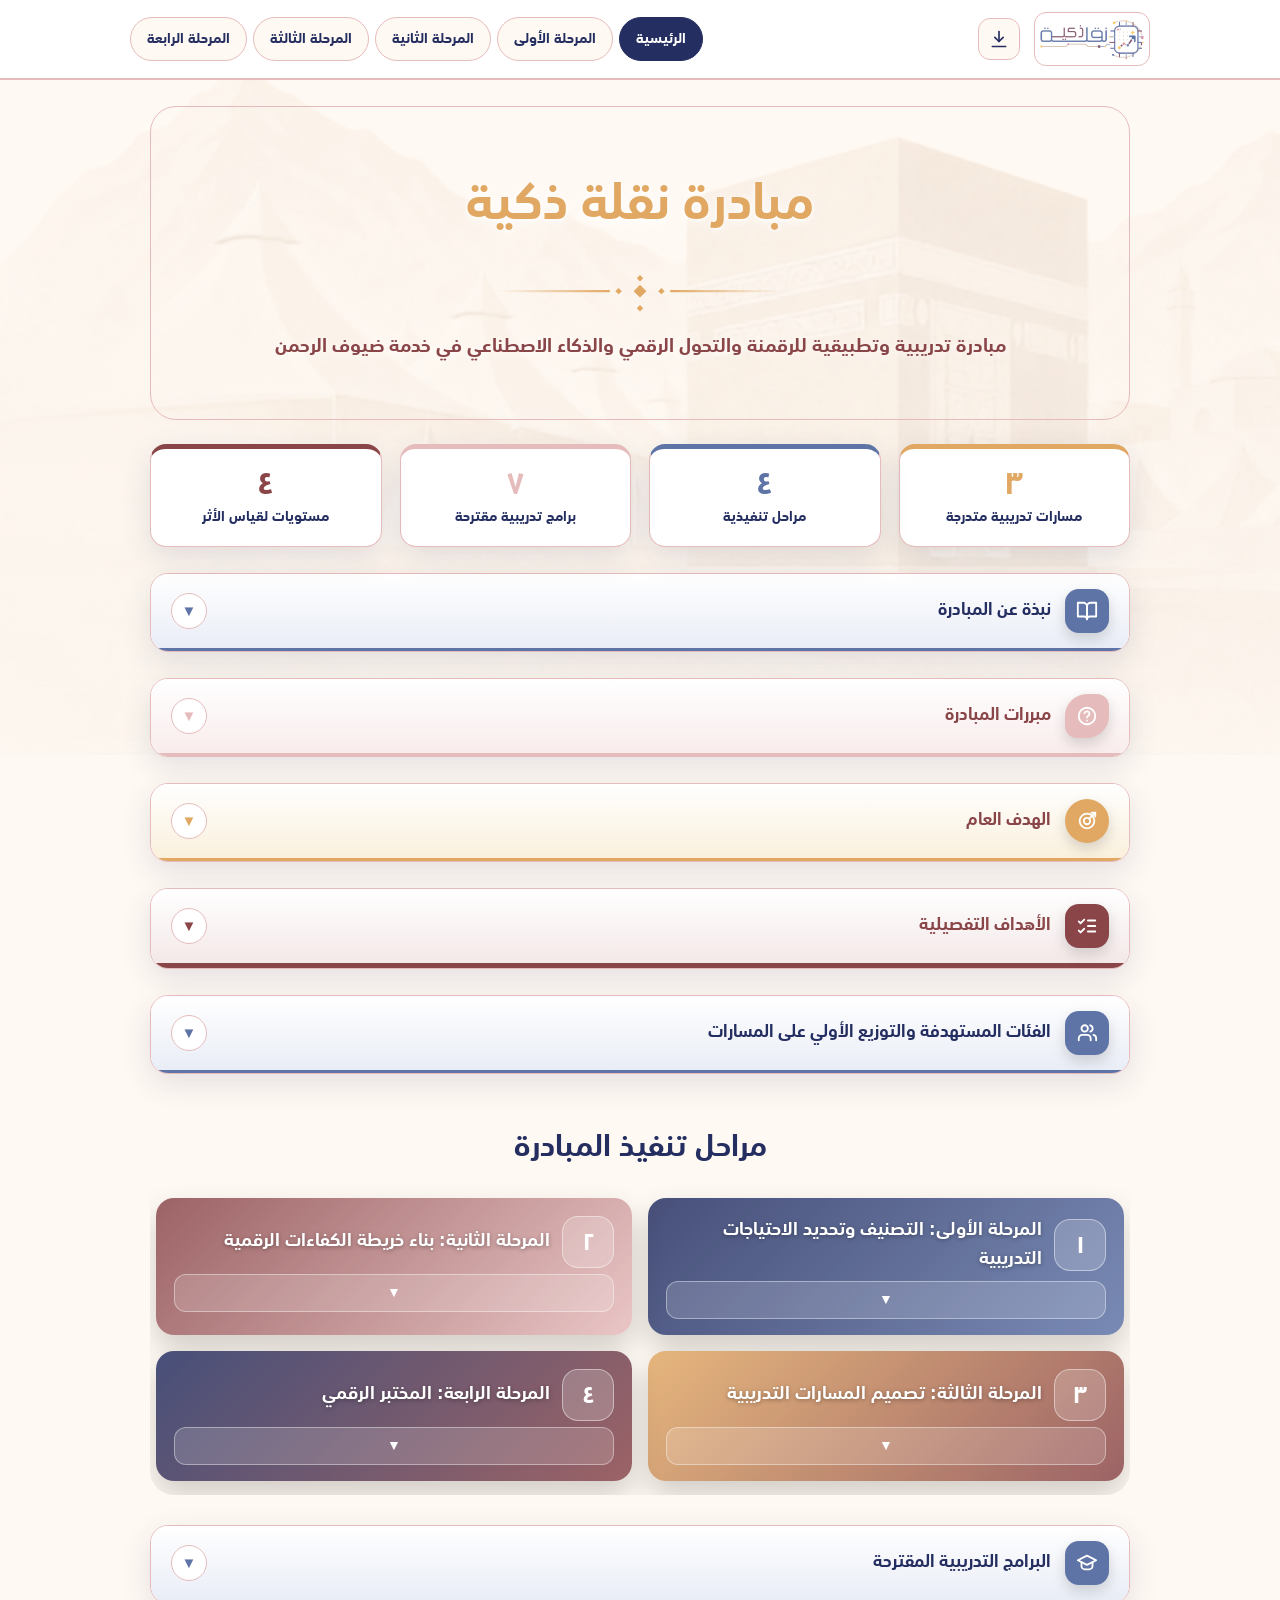
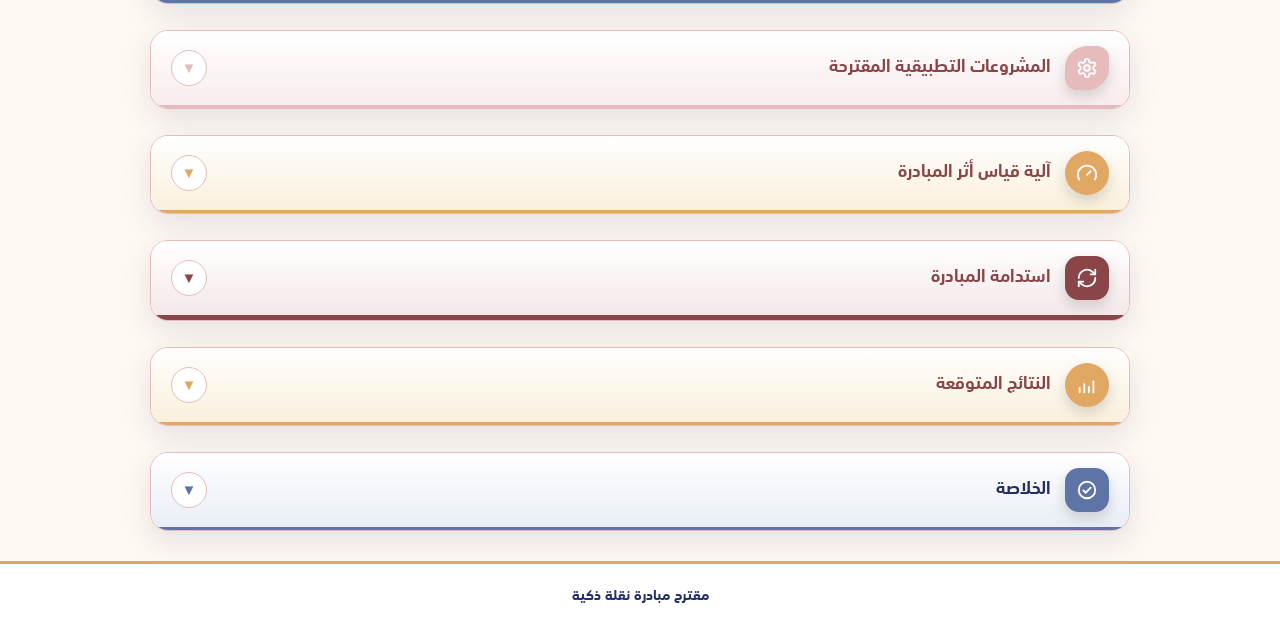
==== commit 4378d608: "تحسين سبع ايقونات" ====
--- a/index.html
+++ b/index.html
@@ -260,7 +260,7 @@
   <section class="block" id="home">
 
     <div class="acc theme-blue">
-      <button class="acc-btn-only" aria-expanded="false"><span class="ico"><svg viewBox="0 0 24 24" aria-hidden="true"><circle cx="12" cy="12" r="9"/><path d="M15.5 8.5l-2.2 4.8-4.8 2.2 2.2-4.8z"/></svg></span>نبذة عن المبادرة<span class="chev">▼</span></button>
+      <button class="acc-btn-only" aria-expanded="false"><span class="ico"><svg viewBox="0 0 24 24" aria-hidden="true"><path d="M2 3h6a4 4 0 0 1 4 4v14a3 3 0 0 0-3-3H2z"/><path d="M22 3h-6a4 4 0 0 0-4 4v14a3 3 0 0 1 3-3h7z"/></svg></span>نبذة عن المبادرة<span class="chev">▼</span></button>
       <div class="acc-panel"><div class="acc-body">
         <p>«نقلة ذكية» مبادرة تدريبية وتطبيقية تهدف إلى تمكين الفرق العاملة في خدمة ضيوف الرحمن من توظيف الأدوات الرقمية وتقنيات الذكاء الاصطناعي في تطوير أدائها الميداني والإداري.</p>
         <p>تنطلق المبادرة من تصنيف الفئات المستهدفة وتحديد احتياجاتها التدريبية ومستواها الرقمي الحالي وجاهزيتها للتعلم والتطبيق ثم بناء خريطة الكفاءات الرقمية وتصميم مسارات تدريبية متدرجة تتناسب مع طبيعة عمل كل فئة ومستواها وصولاً إلى المختبر الرقمي الذي تُطبَّق فيه المهارات المكتسبة على مهام واقعية من بيئة العمل لإنتاج حلول رقمية تسهم في تحسين تنفيذ المهام والإجراءات ورفع كفاءة الأداء وتعزيز التنسيق ودعم اتخاذ القرار والارتقاء بتجربة ضيف الرحمن.</p>
@@ -268,7 +268,7 @@
     </div>
 
     <div class="acc theme-rose">
-      <button class="acc-btn-only" aria-expanded="false"><span class="ico"><svg viewBox="0 0 24 24" aria-hidden="true"><circle cx="12" cy="12" r="8"/><circle cx="12" cy="12" r="3"/><path d="M12 2v2M12 20v2M2 12h2M20 12h2"/></svg></span>مبررات المبادرة<span class="chev">▼</span></button>
+      <button class="acc-btn-only" aria-expanded="false"><span class="ico"><svg viewBox="0 0 24 24" aria-hidden="true"><circle cx="12" cy="12" r="9"/><path d="M9.2 9a2.8 2.8 0 0 1 5.5.8c0 1.8-2.7 2.2-2.7 3.7"/><path d="M12 17h.01"/></svg></span>مبررات المبادرة<span class="chev">▼</span></button>
       <div class="acc-panel"><div class="acc-body">
         <p>تأتي المبادرة استجابة للحاجة إلى:</p>
         <ul class="clean">
@@ -284,7 +284,7 @@
     </div>
 
     <div class="acc theme-gold">
-      <button class="acc-btn-only" aria-expanded="false"><span class="ico"><svg viewBox="0 0 24 24" aria-hidden="true"><path d="m3 11 18-5v12L3 14v-3z"/><path d="M11.6 16.8a3 3 0 1 1-5.8-1.6"/></svg></span>الهدف العام<span class="chev">▼</span></button>
+      <button class="acc-btn-only" aria-expanded="false"><span class="ico"><svg viewBox="0 0 24 24" aria-hidden="true"><circle cx="12" cy="12" r="8"/><circle cx="12" cy="12" r="3.5"/><path d="M14.5 9.5 21 3"/><path d="M17 3h4v4"/></svg></span>الهدف العام<span class="chev">▼</span></button>
       <div class="acc-panel"><div class="acc-body">
         <p>بناء فرق عمل ممكنة رقمياً وقادرة على استخدام الأدوات الرقمية والذكاء الاصطناعي بصورة عملية ومسؤولة؛ بما يسهم في تطوير العمليات، ورفع كفاءة الأداء، وتحسين تجربة ضيف الرحمن.</p>
       </div></div>
@@ -310,7 +310,7 @@
     </div>
 
     <div class="acc theme-blue" id="m-groups">
-      <button class="acc-btn-only" aria-expanded="false"><span class="ico"><svg viewBox="0 0 24 24" aria-hidden="true"><circle cx="12" cy="5" r="2.5"/><circle cx="6" cy="18" r="2.5"/><circle cx="18" cy="18" r="2.5"/><path d="M10.6 7.2 7 15.6"/><path d="M13.4 7.2 17 15.6"/></svg></span>الفئات المستهدفة والتوزيع الأولي على المسارات<span class="chev">▼</span></button>
+      <button class="acc-btn-only" aria-expanded="false"><span class="ico"><svg viewBox="0 0 24 24" aria-hidden="true"><path d="M16 20v-2a4 4 0 0 0-4-4H7a4 4 0 0 0-4 4v2"/><circle cx="9.5" cy="7" r="3.5"/><path d="M22 20v-2a4 4 0 0 0-3-3.9"/><path d="M15.5 3.6a3.5 3.5 0 0 1 0 6.8"/></svg></span>الفئات المستهدفة والتوزيع الأولي على المسارات<span class="chev">▼</span></button>
       <div class="acc-panel"><div class="acc-body">
         <p>تُوزع الفئات مبدئياً على المسارات التدريبية الآتية استناداً إلى طبيعة مهامها ومستوى المسؤولية المتوقع على أن يُعتمد التصنيف النهائي بعد تطبيق أدوات المرحلة الأولى وتحليل نتائجها.</p>
         <div class="tracks">
@@ -517,7 +517,7 @@
     </div>
 
     <div class="acc theme-rose">
-      <button class="acc-btn-only" aria-expanded="false"><span class="ico"><svg viewBox="0 0 24 24" aria-hidden="true"><rect x="4" y="4" width="7" height="7" rx="1.5"/><rect x="13" y="4" width="7" height="7" rx="1.5"/><rect x="4" y="13" width="7" height="7" rx="1.5"/><rect x="13" y="13" width="7" height="7" rx="1.5"/></svg></span>المشروعات التطبيقية المقترحة<span class="chev">▼</span></button>
+      <button class="acc-btn-only" aria-expanded="false"><span class="ico"><svg viewBox="0 0 24 24" aria-hidden="true"><path d="M12.22 2h-.44a2 2 0 0 0-2 2v.18a2 2 0 0 1-1 1.73l-.43.25a2 2 0 0 1-2 0l-.15-.08a2 2 0 0 0-2.73.73l-.22.38a2 2 0 0 0 .73 2.73l.15.1a2 2 0 0 1 1 1.72v.51a2 2 0 0 1-1 1.74l-.15.09a2 2 0 0 0-.73 2.73l.22.38a2 2 0 0 0 2.73.73l.15-.08a2 2 0 0 1 2 0l.43.25a2 2 0 0 1 1 1.73V20a2 2 0 0 0 2 2h.44a2 2 0 0 0 2-2v-.18a2 2 0 0 1 1-1.73l.43-.25a2 2 0 0 1 2 0l.15.08a2 2 0 0 0 2.73-.73l.22-.39a2 2 0 0 0-.73-2.73l-.15-.08a2 2 0 0 1-1-1.74v-.5a2 2 0 0 1 1-1.74l.15-.09a2 2 0 0 0 .73-2.73l-.22-.38a2 2 0 0 0-2.73-.73l-.15.08a2 2 0 0 1-2 0l-.43-.25a2 2 0 0 1-1-1.73V4a2 2 0 0 0-2-2z"/><circle cx="12" cy="12" r="3"/></svg></span>المشروعات التطبيقية المقترحة<span class="chev">▼</span></button>
       <div class="acc-panel"><div class="acc-body">
         <p>في إطار المرحلة الرابعة «المختبر الرقمي» وهي المرحلة التطبيقية والتي تُعد من أهم مراحل المبادرة إذ تأتي بعد استكمال كل فئة لمسارها التدريبي المناسب حيث تقدم فيه كل فئة أو مجموعة من الفئات ذات المهام المتقاربة تحدياً حقيقياً من بيئة العمل لتطبيق المهارات المكتسبة عليه ومن أمثلة هذه التحديات:</p>
         <ul class="clean">
@@ -548,7 +548,7 @@
     </div>
 
     <div class="acc theme-gold" id="m-measure">
-      <button class="acc-btn-only" aria-expanded="false"><span class="ico"><svg viewBox="0 0 24 24" aria-hidden="true"><path d="M3 17l6-6 4 4 8-9"/><path d="M14 6h7v7"/></svg></span>آلية قياس أثر المبادرة<span class="chev">▼</span></button>
+      <button class="acc-btn-only" aria-expanded="false"><span class="ico"><svg viewBox="0 0 24 24" aria-hidden="true"><path d="m12 14 4-4"/><path d="M3.34 19a10 10 0 1 1 17.32 0"/></svg></span>آلية قياس أثر المبادرة<span class="chev">▼</span></button>
       <div class="acc-panel"><div class="acc-body">
         <p>يتم قياس أثر المبادرة من خلال أربعة مستويات:</p>
         <div class="table-wrap"><table>
@@ -616,7 +616,7 @@
     </div>
 
     <div class="acc theme-blue">
-      <button class="acc-btn-only" aria-expanded="false"><span class="ico"><svg viewBox="0 0 24 24" aria-hidden="true"><path d="M5 21V4"/><path d="M5 4h12l-2.5 4L17 12H5"/></svg></span>الخلاصة<span class="chev">▼</span></button>
+      <button class="acc-btn-only" aria-expanded="false"><span class="ico"><svg viewBox="0 0 24 24" aria-hidden="true"><circle cx="12" cy="12" r="9"/><path d="m8 12.5 2.5 2.5L16 9.5"/></svg></span>الخلاصة<span class="chev">▼</span></button>
       <div class="acc-panel"><div class="acc-body">
         <p>تمثل مبادرة «نقلة ذكية» رحلة متكاملة تبدأ بتصنيف الفئات وتحديد احتياجاتها التدريبية في المهارات الرقمية، ثم بناء خريطة الكفاءات الرقمية وتصميم المسارات التدريبية المناسبة، وتقديم برامج متدرجة في الرقمنة والتحول الرقمي والذكاء الاصطناعي، وصولاً إلى المرحلة الرابعة «المختبر الرقمي»، التي تُطبَّق فيها المهارات المكتسبة على مهام وتحديات واقعية من بيئة العمل، ويُقاس أثرها على الأداء.</p>
         <p>وبذلك لا تقتصر المبادرة على تقديم المعرفة أو إصدار شهادات الحضور، بل تركز على إحداث تغيير فعلي ومستدام في أساليب العمل، بما يسهم في رفع كفاءة الفرق وتحسين تجربة ضيف الرحمن.</p>
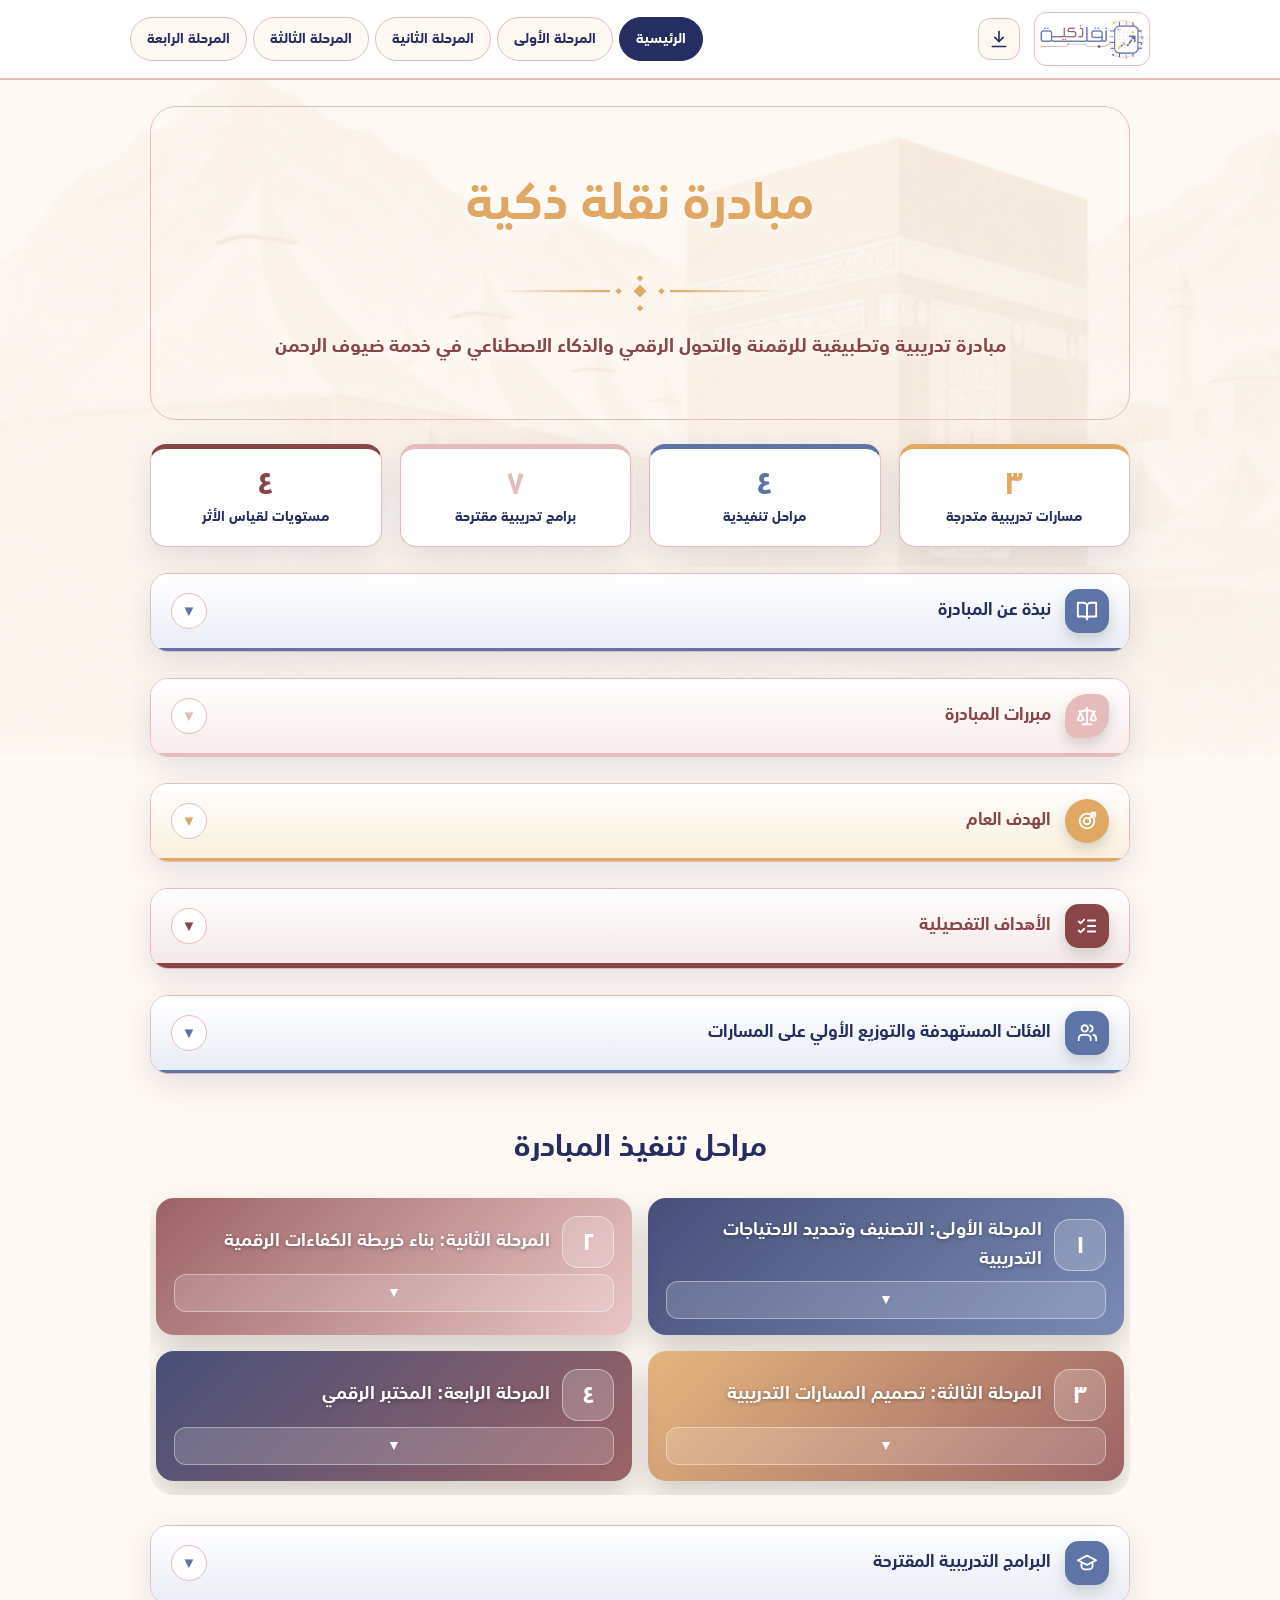
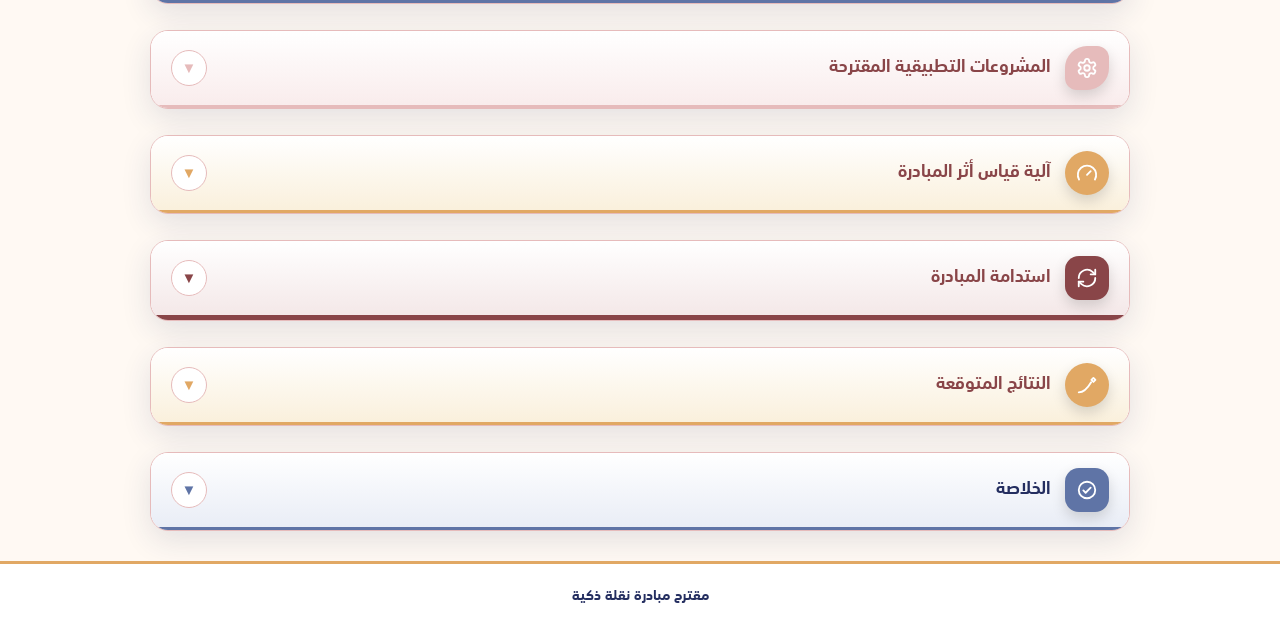
==== commit ddf078ea: "بديلا المبررات والنتائج" ====
--- a/index.html
+++ b/index.html
@@ -268,7 +268,7 @@
     </div>
 
     <div class="acc theme-rose">
-      <button class="acc-btn-only" aria-expanded="false"><span class="ico"><svg viewBox="0 0 24 24" aria-hidden="true"><circle cx="12" cy="12" r="9"/><path d="M9.2 9a2.8 2.8 0 0 1 5.5.8c0 1.8-2.7 2.2-2.7 3.7"/><path d="M12 17h.01"/></svg></span>مبررات المبادرة<span class="chev">▼</span></button>
+      <button class="acc-btn-only" aria-expanded="false"><span class="ico"><svg viewBox="0 0 24 24" aria-hidden="true"><path d="m16 16 3-8 3 8c-.87.65-1.92 1-3 1s-2.13-.35-3-1Z"/><path d="m2 16 3-8 3 8c-.87.65-1.92 1-3 1s-2.13-.35-3-1Z"/><path d="M7 21h10"/><path d="M12 3v18"/><path d="M3 7h2c2 0 5-1 7-2 2 1 5 2 7 2h2"/></svg></span>مبررات المبادرة<span class="chev">▼</span></button>
       <div class="acc-panel"><div class="acc-body">
         <p>تأتي المبادرة استجابة للحاجة إلى:</p>
         <ul class="clean">
@@ -597,7 +597,7 @@
     </div>
 
     <div class="acc theme-gold">
-      <button class="acc-btn-only" aria-expanded="false"><span class="ico"><svg viewBox="0 0 24 24" aria-hidden="true"><path d="M4 20v-5"/><path d="M9 20v-9"/><path d="M14 20v-6"/><path d="M19 20v-12"/></svg></span>النتائج المتوقعة<span class="chev">▼</span></button>
+      <button class="acc-btn-only" aria-expanded="false"><span class="ico"><svg viewBox="0 0 24 24" aria-hidden="true"><path d="M3 20c6 0 10-5 13.5-11"/><path d="M19 4.3l2.2 2.2L19 8.7l-2.2-2.2z"/></svg></span>النتائج المتوقعة<span class="chev">▼</span></button>
       <div class="acc-panel"><div class="acc-body">
         <p>يتوقع أن تسهم المبادرة في:</p>
         <ul class="clean">
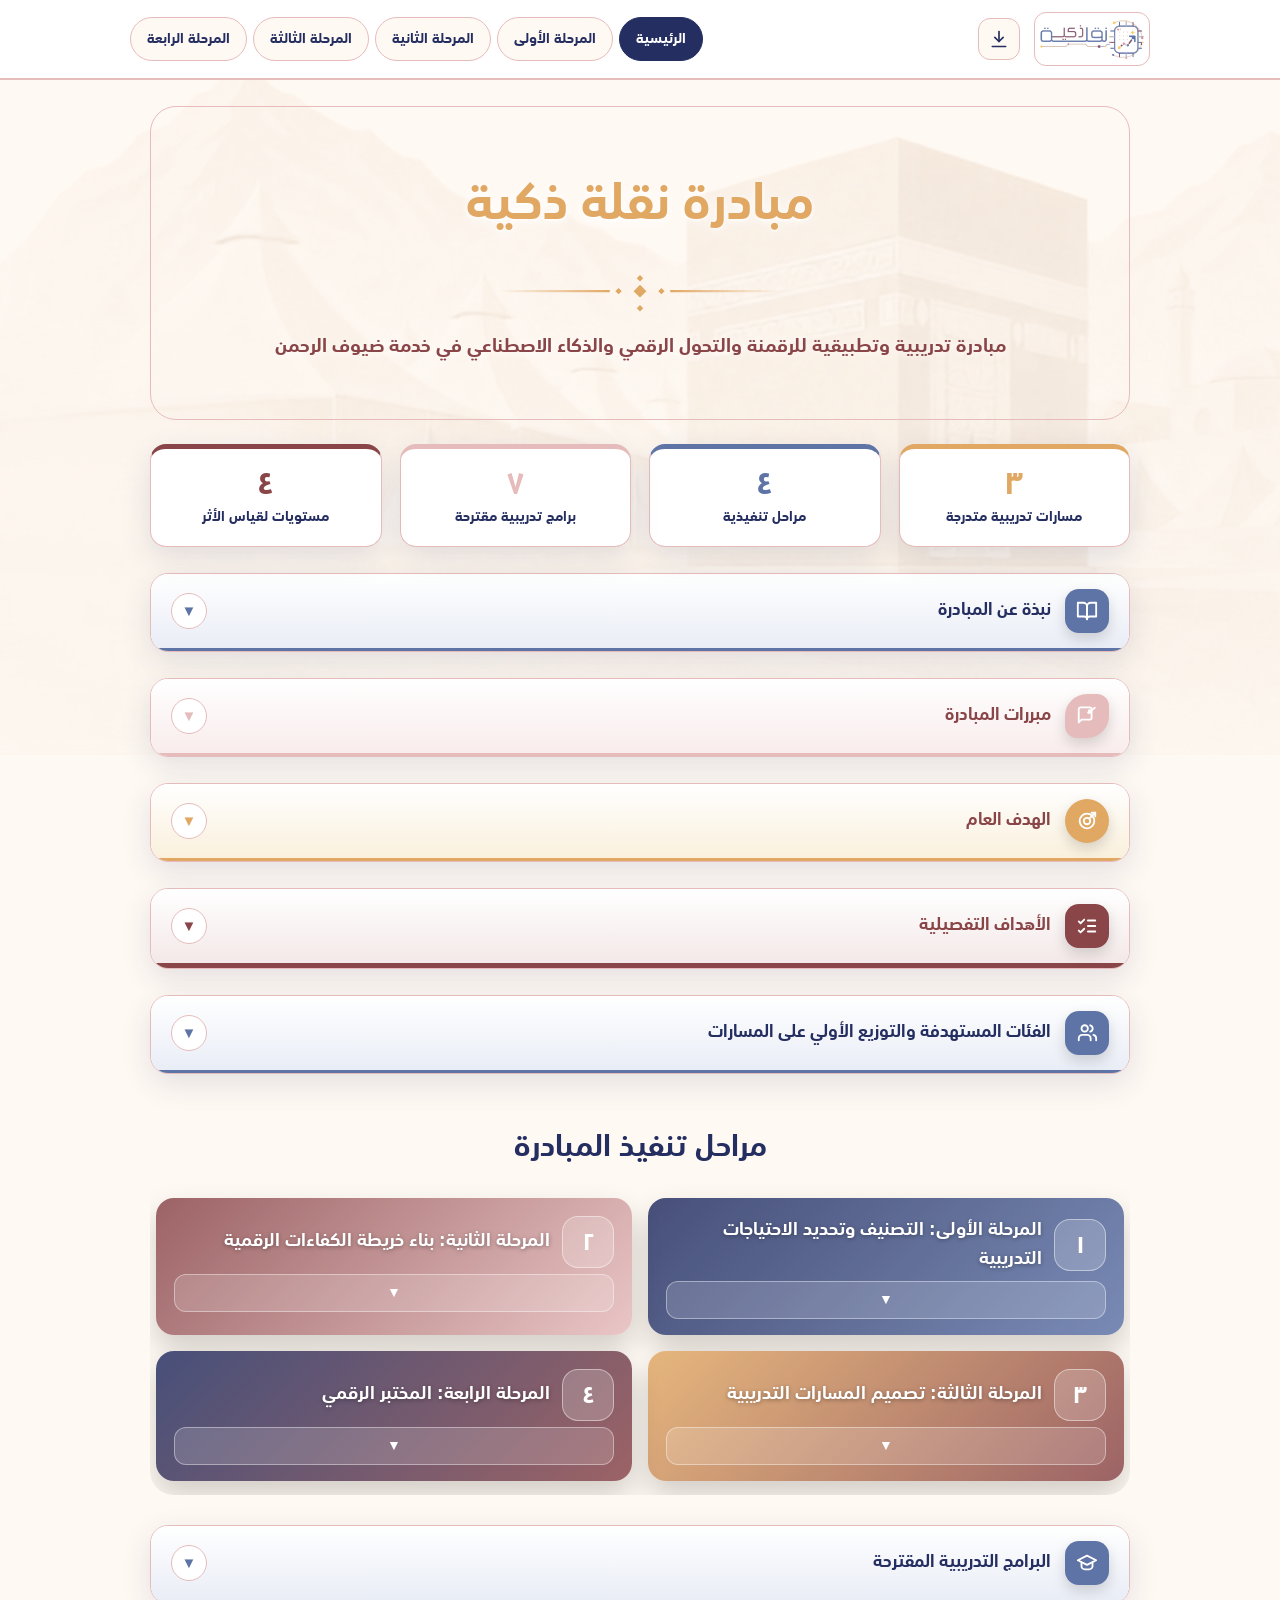
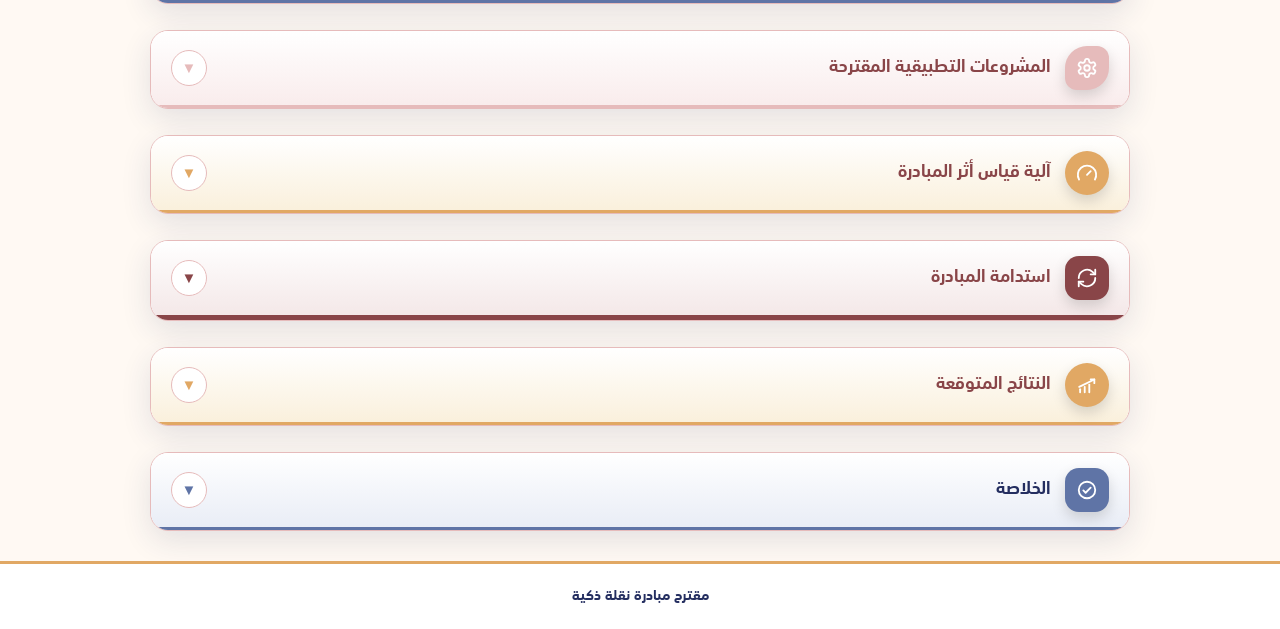
==== commit 57d10567: "ايقونة المبررات: فقاعة استقبال - النتائج: اعمدة بسهم" ====
--- a/index.html
+++ b/index.html
@@ -268,7 +268,7 @@
     </div>
 
     <div class="acc theme-rose">
-      <button class="acc-btn-only" aria-expanded="false"><span class="ico"><svg viewBox="0 0 24 24" aria-hidden="true"><path d="m16 16 3-8 3 8c-.87.65-1.92 1-3 1s-2.13-.35-3-1Z"/><path d="m2 16 3-8 3 8c-.87.65-1.92 1-3 1s-2.13-.35-3-1Z"/><path d="M7 21h10"/><path d="M12 3v18"/><path d="M3 7h2c2 0 5-1 7-2 2 1 5 2 7 2h2"/></svg></span>مبررات المبادرة<span class="chev">▼</span></button>
+      <button class="acc-btn-only" aria-expanded="false"><span class="ico"><svg viewBox="0 0 24 24" aria-hidden="true"><path d="M17 14a2 2 0 0 1-2 2H6l-3 3V4.5a2 2 0 0 1 2-2h10a2 2 0 0 1 2 2z"/><path d="M20.5 3 13.5 8.5"/><path d="M16.6 8.3l-3.1.2.9-2.9"/></svg></span>مبررات المبادرة<span class="chev">▼</span></button>
       <div class="acc-panel"><div class="acc-body">
         <p>تأتي المبادرة استجابة للحاجة إلى:</p>
         <ul class="clean">
@@ -597,7 +597,7 @@
     </div>
 
     <div class="acc theme-gold">
-      <button class="acc-btn-only" aria-expanded="false"><span class="ico"><svg viewBox="0 0 24 24" aria-hidden="true"><path d="M3 20c6 0 10-5 13.5-11"/><path d="M19 4.3l2.2 2.2L19 8.7l-2.2-2.2z"/></svg></span>النتائج المتوقعة<span class="chev">▼</span></button>
+      <button class="acc-btn-only" aria-expanded="false"><span class="ico"><svg viewBox="0 0 24 24" aria-hidden="true"><path d="M4.5 20v-3.5"/><path d="M9.5 20v-6"/><path d="M14.5 20v-8.5"/><path d="M3.5 14 20 6"/><path d="M16 6h4v4"/></svg></span>النتائج المتوقعة<span class="chev">▼</span></button>
       <div class="acc-panel"><div class="acc-body">
         <p>يتوقع أن تسهم المبادرة في:</p>
         <ul class="clean">
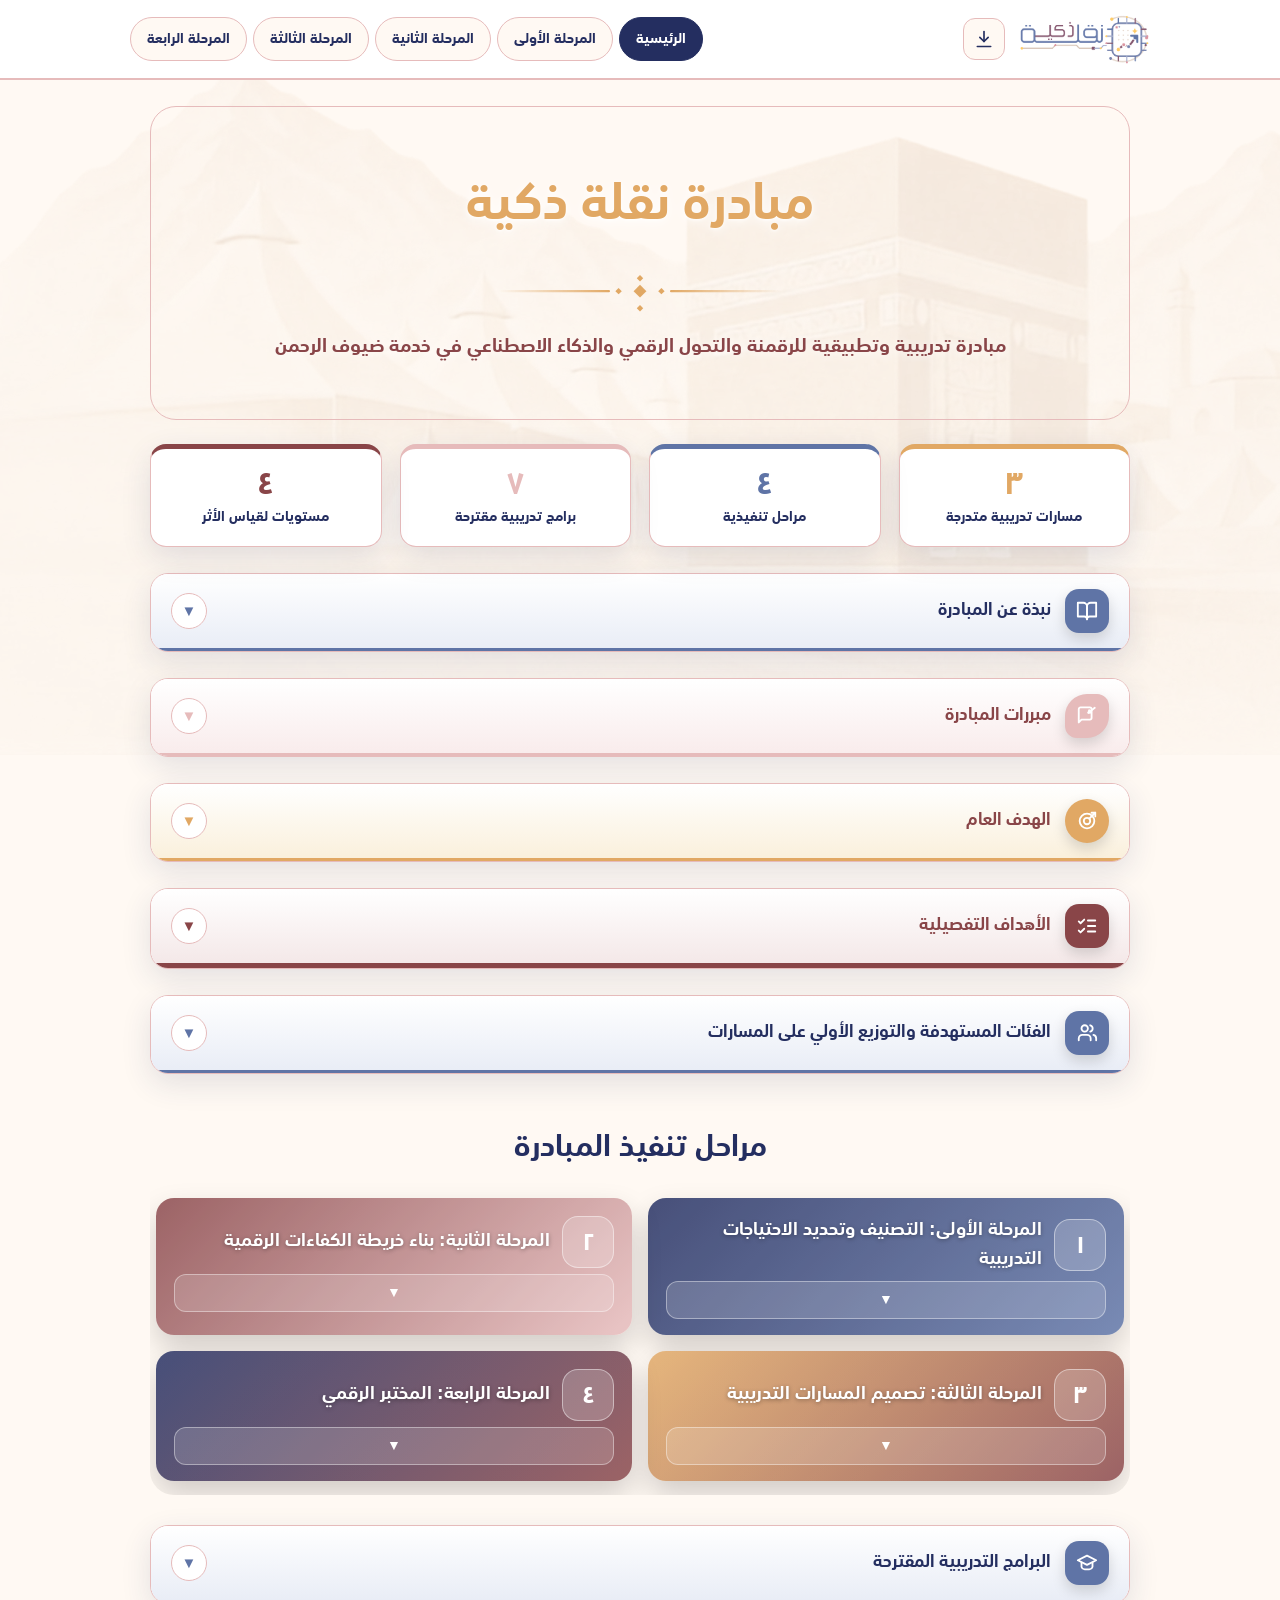
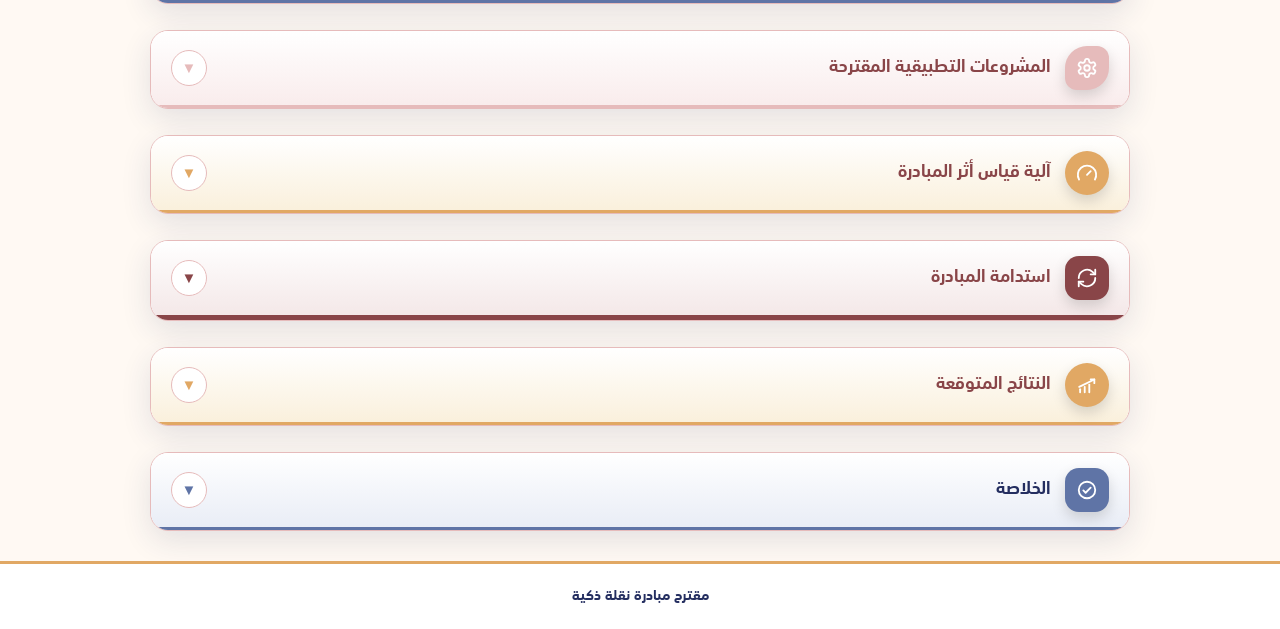
==== commit db618ba5: "شعار الهيدر بدون اطار" ====
--- a/index.html
+++ b/index.html
@@ -73,7 +73,8 @@
 header{background:rgba(255,255,255,.96);border-bottom:2px solid var(--border);position:sticky;top:0;z-index:100;backdrop-filter:blur(10px)}
 .nav{display:flex;align-items:center;gap:14px;padding:12px 0;flex-wrap:wrap}
 .brand{display:flex;align-items:center;gap:12px}
-.brand img{height:54px;width:auto;display:block;background:#fff;border-radius:12px;padding:4px;border:1px solid var(--border)}
+.brand img{height:54px;width:auto;display:block}
+.brand-link{display:block;line-height:0;text-decoration:none;color:inherit;cursor:pointer}
 .brand .t b{display:block;font-size:20px;font-weight:900;color:var(--navy);line-height:1.4}
 .brand .t small{color:var(--maroon);font-size:13px;line-height:1.7;display:block}
 nav.links{margin-right:auto;display:flex;flex-wrap:wrap;gap:6px;align-items:center}
@@ -222,7 +223,7 @@
 <header>
   <div class="container nav">
     <div class="brand">
-      <img src="شعار نقلة ذكية.png" alt="شعار نقلة ذكية">
+      <a class="brand-link" href="index.html" aria-label="العودة إلى الصفحة الرئيسية"><img src="شعار نقلة ذكية.png" alt="شعار نقلة ذكية"></a>
     </div>
     <button class="menu-btn" id="menuBtn" aria-label="القائمة">☰</button>
     <button class="install-btn" id="installBtn" title="تثبيت التطبيق" aria-label="تثبيت التطبيق"><svg width="20" height="20" viewBox="0 0 24 24" fill="none" stroke="currentColor" stroke-width="2" stroke-linecap="round" stroke-linejoin="round"><path d="M12 3v12"/><path d="M7 10l5 5 5-5"/><path d="M4 21h16"/></svg></button>
